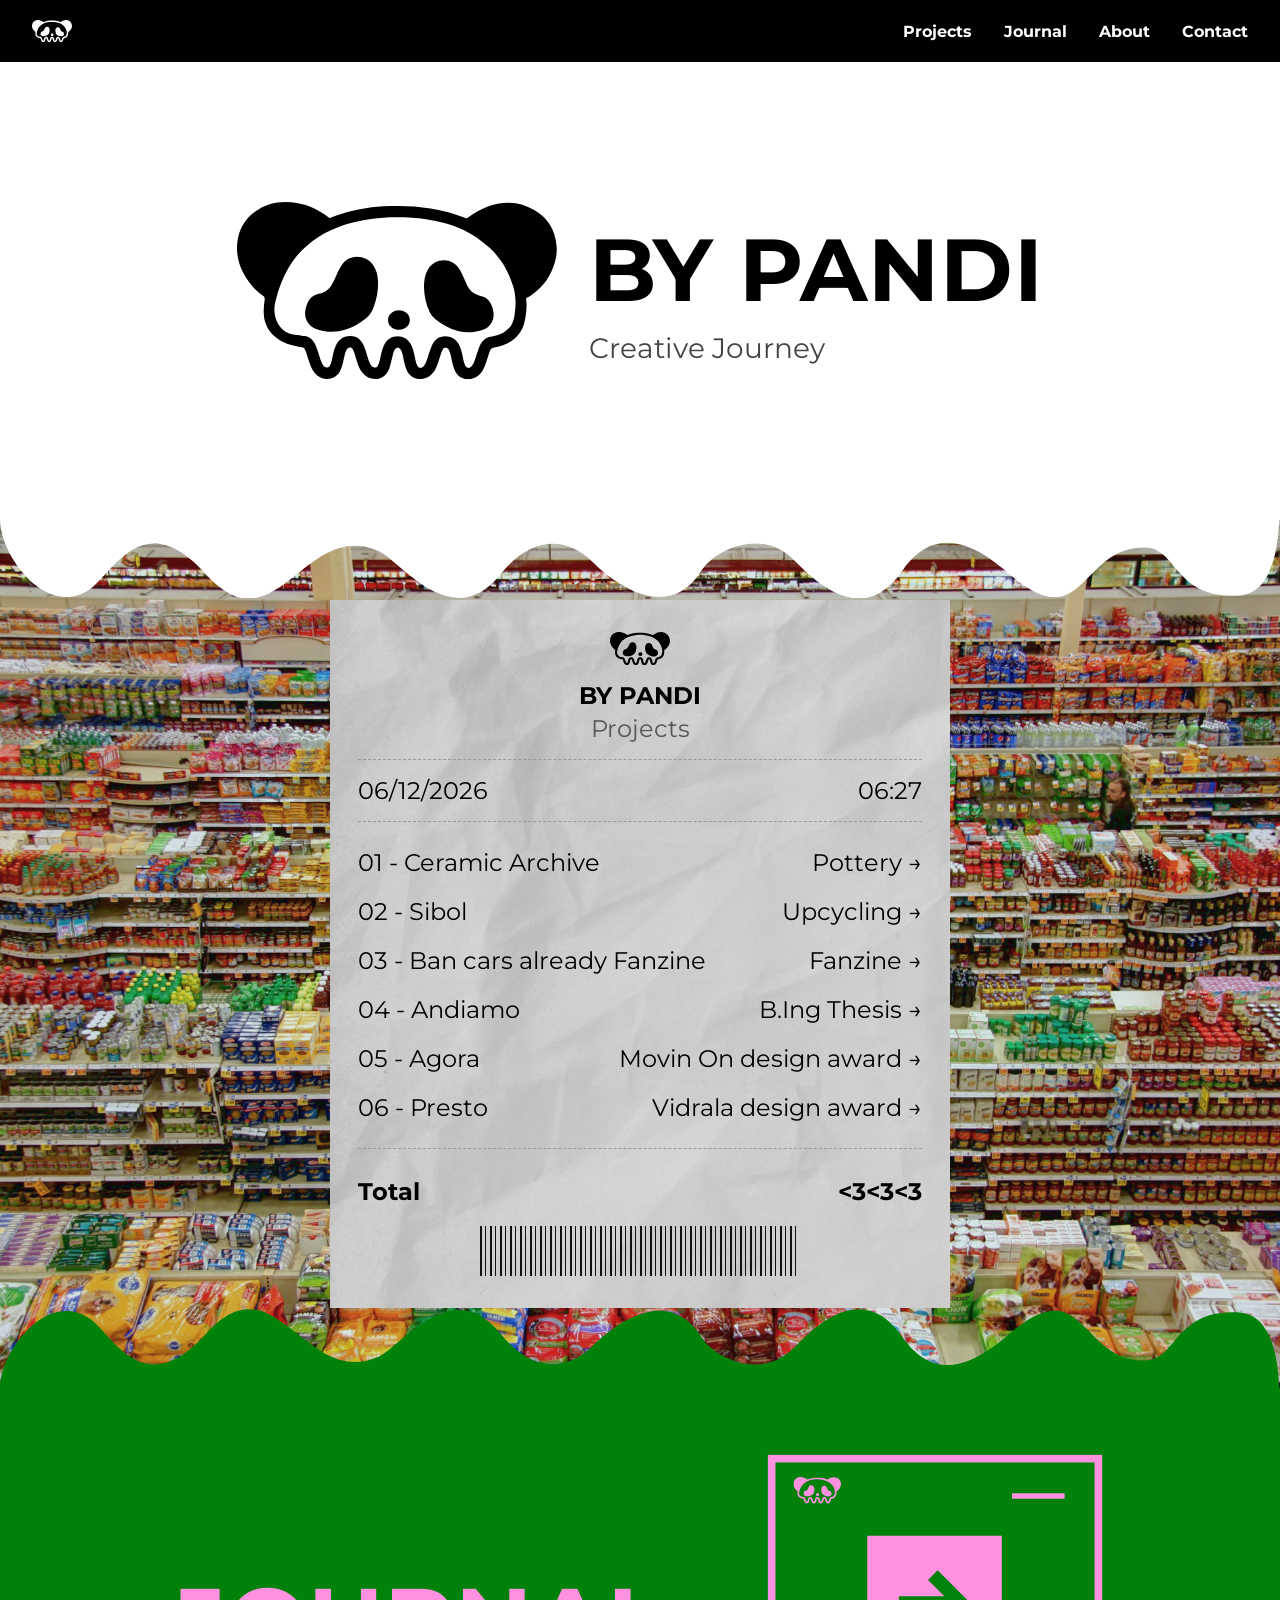
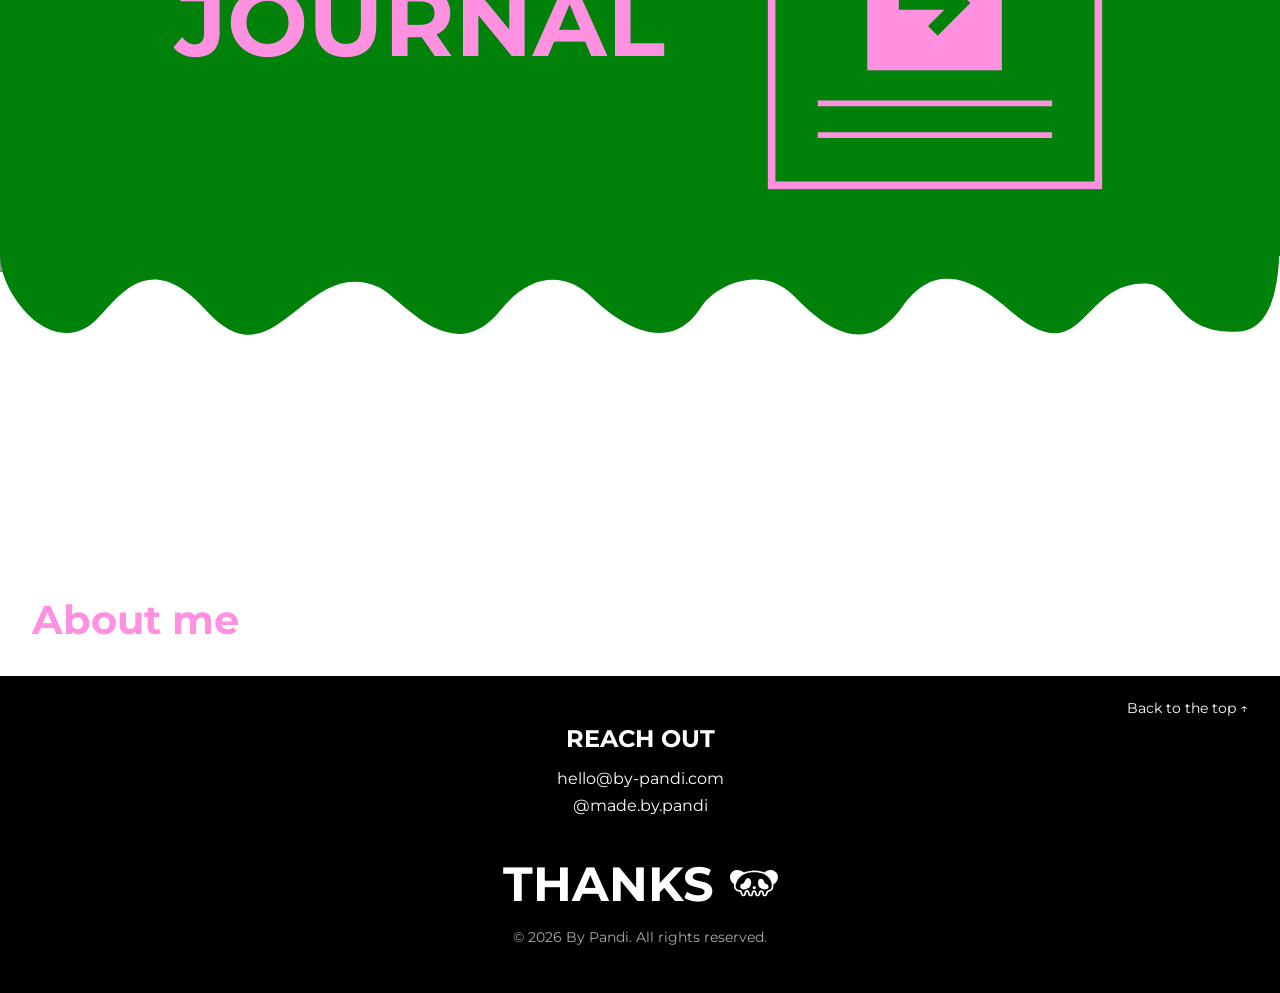
==== index.html @ c837cb37 "Update index.html" ====
<!DOCTYPE html>
<html lang="en">
<head>
  <meta charset="UTF-8">
  <meta name="viewport" content="width=device-width, initial-scale=1.0">
  <title>By Pandi</title>

  <link rel="preconnect" href="https://fonts.googleapis.com">
  <link rel="preconnect" href="https://fonts.gstatic.com" crossorigin>
  <link href="https://fonts.googleapis.com/css2?family=Montserrat:wght@400;700&display=swap" rel="stylesheet">

  <link rel="stylesheet" href="styles.css">
  <link rel="icon" type="image/png" href="images/favicon.png">
</head>
<body>

  <!--
    ICON DEFINITIONS — defined once, reused everywhere via <use>.
    Both use fill="currentColor" so every place they're used can
    set its own color from CSS (color: ...) with no re-export needed.
  -->
  <svg class="icon-defs" xmlns="http://www.w3.org/2000/svg">
    <symbol id="pandi-logo" viewBox="0 0 1124 623">
      <path fill="currentColor" d="M472.14,59.493c-66.053,8.858 -129.097,26.963 -185.898,63.043c-75.227,47.784 -118.779,115.352 -144.049,200.171c-3.933,17.152 -11.169,35.941 -10.929,53.618c0.517,38.028 16.929,70.273 51.657,85.631c11.044,4.881 27.367,4.904 40.75,6.632c4.672,1.429 11.57,1.548 16.18,2.458c15.298,3.05 25.731,12.384 33.08,25.751c7.634,13.871 11.386,29.134 16.159,44.028c3.035,9.515 5.815,19.154 10.787,27.877c2.735,4.799 5.747,9.634 11.577,11.456c7.77,2.433 12.155,0.698 15.58,-6.623c4.743,-10.134 6.707,-21.103 8.985,-31.949c3.159,-15.075 6.588,-30.087 14.477,-43.545c10.216,-17.403 25.399,-26.251 45.748,-27.083c21.965,-0.902 36.493,9.486 46.263,28.185c7.466,14.278 11.109,29.917 16.089,45.086c2.859,8.729 5.452,17.601 10.235,25.536c2.865,4.742 5.887,9.469 11.881,11.059c7.279,1.939 11.156,0.437 14.523,-6.226c4.465,-8.876 6.373,-18.536 8.394,-28.148c3.499,-16.603 6.766,-33.341 15.544,-48.17c10.146,-17.163 25.226,-26.7 45.406,-26.68c20.194,0.023 35.251,9.643 45.331,26.822c8.734,14.857 11.919,31.618 15.311,48.244c1.839,9.004 3.629,18.025 7.415,26.48c4.737,10.554 14.861,12.036 22.717,3.378c6.817,-7.519 9.776,-16.957 13.061,-26.224c5.288,-14.902 8.901,-30.39 15.407,-44.877c6.546,-14.595 15.638,-26.97 31.803,-31.491c24.128,-6.756 50.126,2.279 62.889,25.202c8.513,15.273 11.868,32.154 15.307,49.017c1.779,8.727 3.596,17.477 7.282,25.668c4.691,10.404 15.116,11.883 22.903,3.363c6.884,-7.525 9.664,-17.041 12.942,-26.31c4.748,-13.427 8.179,-27.285 13.516,-40.51c2.915,-7.235 6.419,-14.172 11.277,-20.334c8.768,-11.106 19.992,-16.717 34.328,-17.923c9.305,-0.775 18.455,-4.158 27.411,-7.301c16.685,-5.847 25.534,-15.51 38.213,-28.264c9.837,-16.84 12.389,-30.405 14.498,-48.069c4.066,-34.107 3.156,-62.926 -7.06,-94.959c-16.895,-52.966 -41.727,-95.765 -83.023,-133.258c-36.928,-33.526 -77.128,-59.667 -123.955,-76.054c-31.972,-11.182 -64.819,-18.688 -98.354,-23.484c-32.575,-4.652 -65.278,-6.902 -101.349,-6.88c-28.12,-0.403 -59.31,1.498 -90.308,5.657m573.353,-30.266c47.954,28.11 72.725,70.757 77.2,126.09c2.14,26.482 -2.794,49.7 -12.319,74.51c-17.427,45.395 -41.865,73.388 -81.653,100.826c-2.278,1.567 -13.828,5.876 -13.265,9.396c3.131,19.48 1.712,41.659 -1.474,61.22c-3.496,21.403 -8.083,38.916 -18.643,55.157c-21.449,32.991 -51.778,46.437 -88.883,54.05c-9.666,1.984 -16.086,5.344 -18.785,14.857c-0.469,1.674 -1.255,3.266 -1.849,4.911c-5.412,15.121 -9.165,30.804 -15.33,45.677c-5.497,13.253 -12.354,25.57 -23.82,34.675c-25.43,20.187 -66.056,15.725 -81.601,-18.934c-6.353,-14.165 -9.256,-29.246 -12.426,-44.279c-2.029,-9.632 -3.858,-19.335 -8.661,-28.129c-3.065,-5.614 -7.73,-7.355 -13.911,-7.228c-5.313,0.103 -6.315,4.165 -8.176,7.459c-1.542,2.739 -2.777,5.696 -3.778,8.685c-4.227,12.599 -8.136,25.308 -12.487,37.871c-5.391,15.565 -12.127,30.408 -24.617,41.847c-24.68,22.59 -68.486,19.865 -84.59,-16.853c-6.239,-14.212 -9.179,-29.264 -12.378,-44.297c-2.143,-10.053 -4.026,-20.28 -9.665,-29.151c-4.988,-7.836 -14.518,-7.851 -19.695,-0.192c-2.863,4.244 -4.748,8.993 -5.978,13.909c-3.689,14.747 -6.78,29.656 -10.871,44.28c-3.528,12.608 -8.514,24.701 -18.822,33.63c-23.182,20.074 -58.534,15.894 -78.256,-9.179c-10.823,-13.757 -16.273,-29.985 -21.457,-46.348c-3.87,-12.208 -6.713,-24.783 -12.696,-36.233c-3.409,-6.519 -6.919,-7.671 -14.098,-5.54c-4.481,1.333 -6.596,4.838 -8.413,8.543c-4.016,8.17 -5.988,17.004 -7.865,25.838c-3.495,16.429 -6.721,32.927 -14.552,48.05c-10.255,19.804 -32.545,30.282 -54.55,26.229c-20.17,-3.714 -33.466,-15.883 -42.924,-33.159c-6.974,-12.717 -11.12,-26.538 -15.348,-40.319c-3.3,-10.731 -5.995,-21.709 -11.673,-31.546c-1.216,-2.094 -2.322,-4.28 -5.428,-4.811c-23.702,-4.074 -52.027,-9.222 -73.229,-20.759c-28.722,-15.643 -49.881,-36.667 -59.624,-68.349c-7.844,-25.514 -5.335,-54.174 -1.535,-80.219c0.455,-3.153 -1.394,-8.937 -3.744,-10.549c-22.039,-15.07 -36.087,-29.474 -51.911,-50.982c-29.645,-40.287 -45.722,-84.917 -40.85,-135.515c4.397,-45.689 24.793,-83.045 62.02,-110.15c44.508,-32.405 94.702,-39.76 147.962,-30.529c41.518,7.197 78.33,24.961 111.251,51.019c2.061,1.633 3.649,2.09 6.251,0.985c7.572,-3.223 15.246,-6.255 23.023,-8.948c52.547,-18.205 106.737,-27.979 162.167,-31.393c55.875,-3.443 111.509,-1.725 166.869,7.205c41.933,6.761 82.684,17.637 121.88,34.07c3.242,1.359 5.233,1.026 7.951,-1.082c43.705,-33.95 92.838,-52.868 142.143,-53.278c39.459,0.115 64.429,10.146 93.112,26.963"/>
      <path fill="currentColor" d="M599.859,435.024c10.845,-13.319 9.396,-32.335 -3.073,-44.101c-14.409,-13.604 -38.101,-14.608 -53.466,-2.083c-10.064,8.196 -14.749,18.994 -12.23,31.735c2.992,15.079 13.391,23.551 27.861,27.431c3.232,0.868 6.543,1.301 9.946,1.054c12.378,-0.105 23.032,-4.3 30.963,-14.037m76.936,-48.504c4.69,9.936 11.329,18.309 20.084,25.121c23.907,18.601 49.411,34.008 79.188,41.335c30.729,7.569 60.92,5.312 90.397,-5.534c23.421,-8.615 37.272,-32.675 34.556,-58.057c-1.5,-14.046 -5.885,-26.995 -13.639,-38.841c-6.092,-9.312 -14.166,-15.783 -25.037,-18.674c-4.851,-1.288 -9.603,-2.939 -14.409,-4.392c-17.984,-5.449 -30.584,-17.062 -38.978,-33.667c-7.067,-13.981 -12.326,-28.768 -19.222,-42.826c-6.358,-12.946 -13.751,-25.118 -25.537,-34.007c-29.589,-22.288 -74.433,-12.711 -93.576,19.91c-10.942,18.644 -13.512,39.138 -13.866,61.388c0.681,29.964 6.678,59.936 20.038,88.243m-245.326,37.907c6.798,-4.419 13.275,-9.343 19.865,-14.065c15.929,-11.429 24.099,-28.014 30.44,-45.812c9.952,-27.933 14.764,-56.73 13.523,-86.357c-0.87,-20.752 -5.535,-40.611 -17.98,-57.828c-24.207,-33.472 -81.74,-41.606 -110.959,3.321c-9.558,14.699 -16.01,30.93 -23.132,46.838c-4.343,9.701 -8.806,19.323 -15.337,27.843c-10.335,13.481 -24.646,20.618 -40.593,24.043c-30.235,6.499 -41.144,28.869 -46.695,55.5c-3.76,18.04 -0.544,35.049 11.045,50.036c9.448,12.225 22.483,18.285 36.927,22.02c14.665,3.794 29.479,6.534 41.228,6.18c39.705,0.187 71.817,-12.319 101.667,-31.721"/>
    </symbol>

    <!-- Wave shape: wavy on top, flat on bottom. Flip with .wave-flip when needed. -->
    <symbol id="wave-shape" viewBox="0 0 1634 102">
      <path fill="currentColor" d="M0.01,0.277c-0.904,45.354 59.721,128.642 115.508,88.623c27.83,-19.963 67.539,-107.129 147.075,-18.771c89.522,99.452 125.335,-71.589 221.029,-28.851c27.681,12.363 93.06,106.676 155.265,29.153c41.609,-51.855 87.098,-45.79 117.299,-15.927c23.625,23.361 95.372,82.283 139.55,11.058c15.017,-24.211 75.686,-57.139 119.087,-11.882c58.008,60.489 102.207,62.763 137.618,11.882c46.591,-66.947 104.373,-22.553 137.21,5.589c95.341,81.709 88.558,-36.774 172.869,-34.842c40.613,0.931 37.031,66.506 119.495,61.267c36.82,-2.339 49.22,-47.352 51.065,-96.648l-0,-0.928l-1633.071,0.277Z"/>
    </symbol>

    <!-- Simple arrow, used in the Journal teaser card -->
    <symbol id="arrow-icon" viewBox="0 0 24 24">
      <path fill="currentColor" d="M4 12h14m0 0l-6-6m6 6l-6 6" stroke="currentColor" stroke-width="2" fill="none" stroke-linecap="round" stroke-linejoin="round"/>
    </symbol>
  </svg>

  <!-- NAV BAR -->
  <header class="nav-bar">
    <div class="nav-bar-inner">
      <a href="index.html" class="nav-logo"><svg viewBox="0 0 1124 623" preserveAspectRatio="xMidYMid meet"><use href="#pandi-logo"></use></svg></a>
      <nav>
        <ul class="nav-links">
          <li><a href="#projects">Projects</a></li>
          <li><a href="journal.html">Journal</a></li>
          <li><a href="about.html">About</a></li>
          <li><a href="#reach-out">Contact</a></li>
        </ul>
      </nav>
    </div>
  </header>

  <!-- HERO -->
  <section class="hero">
    <div class="hero-logo"><svg viewBox="0 0 1124 623" preserveAspectRatio="xMidYMid meet"><use href="#pandi-logo"></use></svg></div>
    <div>
      <h1 class="hero-title">BY PANDI</h1>
      <p class="hero-tagline">Creative Journey</p>
    </div>
  </section>

  <!-- RECEIPT SECTION -->
  <section class="receipt-section" id="projects">

    <!-- Top wave: white, matching the hero section above -->
    <svg class="wave" style="color: var(--color-white); position: absolute; top: -1px; left: 0;" viewBox="0 0 1634 102">
      <use href="#wave-shape"></use>
    </svg>

    <div class="receipt-card">
      <div class="receipt-logo"><svg viewBox="0 0 1124 623" preserveAspectRatio="xMidYMid meet"><use href="#pandi-logo"></use></svg></div>
      <p class="receipt-heading">BY PANDI</p>
      <p class="receipt-subheading">Projects</p>

      <div class="receipt-rule"></div>

      <div class="receipt-meta-row">
        <span id="receipt-date"></span>
        <span id="receipt-time"></span>
      </div>

      <div class="receipt-rule"></div>

      <!--
        PROJECT ROWS
        TO ADD A NEW ROW LATER: copy one whole .receipt-row block,
        change the text and href. No CSS changes needed.
      -->
      <a href="ceramic-archive.html" class="receipt-row">
        <span>01 - Ceramic Archive</span>
        <span>Pottery →</span>
      </a>
      <a href="sibol.html" class="receipt-row">
        <span>02 - Sibol</span>
        <span>Upcycling →</span>
      </a>
      <a href="ban-cars-already.html" class="receipt-row">
        <span>03 - Ban cars already Fanzine</span>
        <span>Fanzine →</span>
      </a>
      <a href="andiamo.html" class="receipt-row">
        <span>04 - Andiamo</span>
        <span>B.Ing Thesis →</span>
      </a>
      <a href="https://www.behance.net/" target="_blank" rel="noopener" class="receipt-row">
        <span>05 - Agora</span>
        <span>Movin On design award →</span>
      </a>
      <a href="presto.html" class="receipt-row">
        <span>06 - Presto</span>
        <span>Vidrala design award →</span>
      </a>

      <div class="receipt-rule"></div>

      <div class="receipt-total-row">
        <span>Total</span>
        <span>&lt;3&lt;3&lt;3</span>
      </div>

      <div class="receipt-barcode"></div>
    </div>

    <!-- Bottom wave: green, matching the Journal teaser section below. Flipped so it curves the opposite way. -->
    <svg class="wave wave-flip" style="color: var(--color-green); position: absolute; bottom: -1px; left: 0;" viewBox="0 0 1634 102">
      <use href="#wave-shape"></use>
    </svg>

  </section>

  <!-- JOURNAL TEASER -->
  <section class="journal-teaser-section">
    <div class="journal-teaser-inner">
      <a href="journal.html" class="journal-teaser-title">JOURNAL</a>

      <a href="journal.html" class="journal-teaser-card">
        <svg viewBox="0 0 357.75 357.75" xmlns="http://www.w3.org/2000/svg">
          <!-- Outer square border -->
          <rect x="7" y="7" width="343.75" height="343.75" fill="none" stroke="var(--color-pink)" stroke-width="8"/>

          <!-- Panda logo, top-left corner -->
          <use href="#pandi-logo" x="30" y="25" width="50" height="30.5" style="color: var(--color-pink);"></use>

          <!-- Small dash, top-right -->
          <path d="M 259.9 46.3 L 315.3 46.3" stroke="var(--color-pink)" stroke-width="6" stroke-linecap="butt"/>

          <!-- Arrow box + arrow, grouped so they can scale together on hover -->
          <g class="teaser-arrow-group">
            <rect x="107.6" y="88.1" width="141.6" height="141.6" fill="var(--color-pink)"/>
            <path fill="var(--color-green)" d="M 181.664062 193.324219 L 171.542969 183.199219 L 188.683594 166.058594 L 140.824219 166.058594 L 140.824219 151.742188 L 188.683594 151.742188 L 171.542969 134.601562 L 181.664062 124.480469 L 216.085938 158.902344 Z"/>
          </g>

          <!-- Two lines near the bottom -->
          <path d="M 55.5 264.6 L 302.1 264.6" stroke="var(--color-pink)" stroke-width="6"/>
          <path d="M 55.5 297.9 L 302.1 297.9" stroke="var(--color-pink)" stroke-width="6"/>
        </svg>
      </a>
    </div>
  </section>

   <!-- ABOUT TEASER -->
  <a href="about.html" class="about-teaser">
    <!-- Top wave: green, matching the Journal section above, bumps hang down into this pink section -->
    <svg class="wave" style="color: var(--color-green); position: absolute; top: -1px; left: 0;" viewBox="0 0 1634 102">
    <use href="#wave-shape"></use>
    </svg>

    <div class="about-teaser-card">
      <span class="about-teaser-label">About me</span>
      <img src="images/pandi-town-id.png" alt="Pandi Town ID card" class="about-teaser-image">
    </div>
  </a>

  <!-- FOOTER -->
  <footer class="site-footer" id="reach-out">
    <a href="#" class="back-to-top">Back to the top ↑</a>

    <p class="reach-out-heading">REACH OUT</p>
    <p class="reach-out-line"><a href="mailto:hello@by-pandi.com">hello@by-pandi.com</a></p>
    <p class="reach-out-line"><a href="https://www.instagram.com/made.by.pandi/" target="_blank" rel="noopener">@made.by.pandi</a></p>

    <div class="thanks-heading">
      THANKS
      <div class="thanks-logo"><svg viewBox="0 0 1124 623" preserveAspectRatio="xMidYMid meet"><use href="#pandi-logo"></use></svg></div>
    </div>

    <p class="copyright">© 2026 By Pandi. All rights reserved.</p>
  </footer>

  <script>
    // Live date/time in the receipt header, same idea as before
    const now = new Date();
    document.getElementById('receipt-date').textContent = now.toLocaleDateString('en-GB');
    document.getElementById('receipt-time').textContent = now.toLocaleTimeString('en-GB', { hour: '2-digit', minute: '2-digit' });

    // "Back to the top" scrolls smoothly instead of jumping
    document.querySelector('.back-to-top').addEventListener('click', function (e) {
      e.preventDefault();
      window.scrollTo({ top: 0, behavior: 'smooth' });
    });
  </script>

</body>
</html>
---- styles.css ----
/*
  styles.css — shared across every page of the new site.

  PALETTE (confirmed from your mockups):
    black:  #000000 / white:  #ffffff / green:  #008109 / pink:   #ff91e0 / red:    #cb1c23 / orange: #ff8c23  (traffic-light hover only)
  FONT: Montserrat, weights 400 and 700 only.
*/

:root {
  --color-black: #000000;
  --color-white: #ffffff;
  --color-green: #008109;
  --color-pink: #ff91e0;
  --color-red: #cb1c23;
  --color-orange: #ff8c23;
  --font-main: "Montserrat", sans-serif;
}

* {
  margin: 0;
  padding: 0;
  box-sizing: border-box;
}

body {
  font-family: var(--font-main);
  color: var(--color-black);
  background: var(--color-white);
  overflow-x: hidden;
  min-height: 100vh;
  display: flex;
  flex-direction: column;
}

a {
  color: inherit;
}

img {
  max-width: 100%;
  display: block;
}

/* ==========================================================
   SHARED ICON SYMBOLS (defined once, reused everywhere)
   Both use fill="currentColor" so you set their color from
   CSS wherever they're placed — no separate colored exports.
   ========================================================== */

.icon-defs {
  position: absolute;
  width: 0;
  height: 0;
  overflow: hidden;
}

/* ==========================================================
   NAV BAR — identical on every page
   ========================================================== */

.nav-bar {
  background: var(--color-black);
  color: var(--color-white);
  padding: 20px 32px;
}

.nav-bar-inner {
  display: flex;
  align-items: center;
  justify-content: space-between;
}

.nav-bar .nav-logo {
  display: block;
  width: 40px;
  height: auto;
  color: var(--color-white);
  line-height: 0;
}

.nav-bar .nav-logo svg {
  width: 100%;
  height: auto;
  display: block;
}

.nav-links {
  display: flex;
  gap: 32px;
  list-style: none;
}

.nav-links a {
  font-weight: 700;
  text-decoration: none;
  color: var(--color-white);
}

.nav-links a:hover {
  text-decoration: underline;
}

/* ==========================================================
   HERO — logo + BY PANDI + tagline
   ========================================================== */

.hero {
  display: flex;
  align-items: center;
  justify-content: center;
  gap: 32px;
  padding: 140px 48px;
  max-width: 1200px;
  margin: 0 auto;
}

.hero-logo {
  width: 320px;
  height: auto;
  color: var(--color-black);
  flex-shrink: 0;
}

.hero-logo svg {
  width: 100%;
  height: auto;
  display: block;
}

.hero-title {
  font-weight: 700;
  font-size: 5.5rem;
  letter-spacing: 1px;
  margin-bottom: 8px;
}

.hero-tagline {
  font-weight: 400;
  font-size: 1.75rem;
  color: #444;
}

/* ==========================================================
   WAVE DIVIDERS — one shape, reused everywhere.
   Use .wave-flip to point it the other direction.
   ========================================================== */

.wave {
  display: block;
  width: 100%;
  height: auto;
}

.wave-flip {
  transform: scaleY(-1);
}

/* ==========================================================
   RECEIPT SECTION — shelf photo background, floating card
   ========================================================== */

.receipt-section {
  position: relative;
  background-image: url("images/background.jpg");
  background-size: cover;
  background-position: center;
  padding: 80px 24px;
}

.receipt-card {
  max-width: 620px;
  margin: 0 auto;
  background-image: url("images/paper-texture.png");
  background-size: cover;
  background-color: #f5f5f0; /* fallback if paper-texture.png is ever missing */
  padding: 32px 28px;
  font-size: 1.5rem;
}

.receipt-logo {
  width: 60px;
  height: auto;
  color: var(--color-black);
  margin: 0 auto 16px auto;
}

.receipt-logo svg {
  width: 100%;
  height: auto;
  display: block;
}

.receipt-heading {
  text-align: center;
  font-weight: 700;
  margin-bottom: 4px;
}

.receipt-subheading {
  text-align: center;
  font-weight: 400;
  color: #555;
  margin-bottom: 16px;
}

.receipt-rule {
  border-top: 1px dashed #999;
  margin: 16px 0;
}

.receipt-meta-row {
  display: flex;
  justify-content: space-between;
  font-weight: 400;
}

/*
  Each project row: name on the left, category + arrow on the right.
  TO ADD A NEW ROW LATER: copy one whole .receipt-row block, change the text and the href.
*/
.receipt-row {
  display: flex;
  justify-content: space-between;
  gap: 12px;
  text-decoration: none;
  color: inherit;
  padding: 10px 0;
  transition: color 0.2s ease, transform 0.2s ease;
  transform-origin: left;
}

.receipt-row:hover {
  transform: scale(1.02);
}

.receipt-total-row {
  display: flex;
  justify-content: space-between;
  font-weight: 700;
  padding-top: 12px;
}

/* Fake barcode using striped CSS — no image asset needed */
.receipt-barcode {
  height: 50px;
  margin: 20px auto 0 auto;
  max-width: 320px;
  background-image: repeating-linear-gradient(
    to right,
    #111 0px, #111 2px,
    transparent 2px, transparent 5px,
    #111 5px, #111 6px,
    transparent 6px, transparent 10px
  );
}

/* ==========================================================
   JOURNAL TEASER — green wave section
   ========================================================== */

.journal-teaser-section {
  background: var(--color-green);
  padding: 64px 48px;
}

.journal-teaser-inner {
  max-width: 1200px;
  margin: 0 auto;
  display: flex;
  align-items: center;
  justify-content: center;
  gap: 100px;
  flex-wrap: wrap;
}

.journal-teaser-title {
  color: var(--color-pink);
  font-weight: 700;
  font-size: 6rem;
  text-decoration: none;
}

/* The little card — the real SVG you provided, embedded directly */
.journal-teaser-card {
  width: 340px;
  height: 340px;
  text-decoration: none;
  flex-shrink: 0;
}

.journal-teaser-card svg {
  width: 100%;
  height: 100%;
  display: block;
}

.teaser-arrow-group {
  transform-box: fill-box;
  transform-origin: center;
  transition: transform 0.2s ease;
}

.journal-teaser-card:hover .teaser-arrow-group {
  transform: scale(1.12);
}

/* ==========================================================
   ABOUT TEASER — photo with overlay text
   ========================================================== */

.about-teaser {
  position: relative;
  display: block;
  text-decoration: none;
  color: var(--color-pink);
}

.about-teaser img {
  width: 100%;
  height: 420px;
  object-fit: cover;
  display: block;
}

.about-teaser-label {
  position: absolute;
  bottom: 32px;
  left: 32px;
  font-weight: 700;
  font-size: 2.5rem;
  display: flex;
  align-items: center;
  gap: 12px;
}

/* ==========================================================
   FOOTER — identical on every page
   ========================================================== */

.site-footer {
  background: var(--color-black);
  color: var(--color-white);
  padding: 48px 32px;
  text-align: center;
  position: relative;
  margin-top: auto;
}

.site-footer .back-to-top {
  position: absolute;
  top: 24px;
  right: 32px;
  font-size: 0.85rem;
  text-decoration: none;
  color: var(--color-white);
}

.site-footer .back-to-top:hover {
  text-decoration: underline;
}

.reach-out-heading {
  font-weight: 700;
  font-size: 1.5rem;
  margin-bottom: 16px;
}

.reach-out-line {
  margin-bottom: 8px;
}

.reach-out-line a {
  text-decoration: none;
}

.reach-out-line a:hover {
  text-decoration: underline;
}

.thanks-heading {
  font-weight: 700;
  font-size: 3rem;
  margin: 40px 0 16px 0;
  display: flex;
  align-items: center;
  justify-content: center;
  gap: 16px;
}

.thanks-logo {
  width: 48px;
  height: auto;
  color: var(--color-white);
}

.thanks-logo svg {
  width: 100%;
  height: auto;
  display: block;
}

.copyright {
  font-size: 0.85rem;
  color: #aaa;
}

/* ==========================================================
   RESPONSIVE
   ========================================================== */

@media (max-width: 700px) {
  .hero {
    flex-direction: column;
    text-align: center;
  }
  .hero-title {
    font-size: 2.25rem;
  }
  .journal-teaser-inner {
    flex-direction: column;
    text-align: center;
    gap: 40px;
  }
  .journal-teaser-title {
    font-size: 3rem;
  }
  .journal-teaser-card {
    width: 220px;
    height: 220px;
  }
  .receipt-meta-row,
  .receipt-row,
  .receipt-total-row {
    font-size: 0.8rem;
  }
  .reference-row {
  flex-direction: column;
  gap: 4px;
  }
}


/* ==========================================================
   PROJECT PAGES (Ceramic Archive, and same pattern for others)
   ========================================================== */

.project-page {
  max-width: 900px;
  margin: 0 auto;
  padding: 48px 24px 80px 24px;
}

.project-tag {
  font-size: 0.9rem;
  color: #888;
}

.project-title {
  font-weight: 700;
  font-size: 3rem;
  margin: 8px 0 16px 0;
}

.project-meta {
  display: flex;
  justify-content: space-between;
  color: #666;
  padding-bottom: 16px;
  border-bottom: 1px solid #eee;
  margin-bottom: 32px;
}

.project-doodle {
  width: 100%;
  max-width: 700px;
  height: auto;
  display: block;
  margin: 0 auto 32px auto;
}

/* Black rounded number/General buttons */
.gallery-nav {
  display: flex;
  flex-wrap: wrap;
  justify-content: center;
  gap: 10px;
  margin-bottom: 40px;
}

.gallery-nav a {
  background: var(--color-black);
  color: var(--color-white);
  text-decoration: none;
  font-weight: 700;
  font-size: 0.85rem;
  padding: 8px 18px;
  border-radius: 1px;
}

.gallery-nav a.active {
  background: var(--color-pink);
}

.gallery-panel {
  display: none;
}

.gallery-panel.active {
  display: block;
}

.gallery-panel-title {
  text-align: center;
  font-weight: 700;
  text-transform: uppercase;
  letter-spacing: 1px;
  margin-bottom: 24px;
}

.gallery-stack {
  display: flex;
  flex-direction: column;
  align-items: center;
  gap: 20px;
}

.gallery-stack img {
  max-width: 100%;
  max-height: 520px;
  width: auto;
  height: auto;
}

/* ==========================================================
   FANZINE PAGE
   ========================================================== */

/* The red "blob" intro: a wave-cap, solid body, wave-cap flipped — stacked with no gap, sitting on the plain white page. */
.intro-wave {
  display: block;
  width: 100%;
  height: auto;
  color: var(--color-red);
  margin: -2px 0;
}

.intro-wave-flip {
  transform: scaleY(-1);
}

.intro-body {
  background: var(--color-red);
  color: var(--color-white);
  padding: 8px 24px 32px 24px;
  font-size: 1rem;
  line-height: 1.6;
}

.intro-body p {
  max-width: 900px;
  margin: 0 auto;
  text-align: left;
}

.section-label {
  text-align: left;
  font-weight: 700;
  text-transform: uppercase;
  letter-spacing: 1px;
  margin: 40px 0 24px 0;
}

.pager {
  display: flex;
  justify-content: center;
  margin-bottom: 16px;
}

.pager-image {
  max-width: 100%;
  max-height: 500px;
  width: auto;
  height: auto;
}

.pager-counter {
  display: flex;
  align-items: center;
  justify-content: center;
  gap: 16px;
  margin-bottom: 40px;
}

.pager-prev,
.pager-next {
  background: none;
  border: none;
  font-size: 1.4rem;
  color: var(--color-red);
  cursor: pointer;
  padding: 8px;
}

.pager-prev:hover,
.pager-next:hover {
  color: var(--color-black);
}

/* Reference rows — black bars, white text, traffic-light hover color set by JS */
.reference-row {
  display: flex;
  justify-content: space-between;
  gap: 16px;
  background: var(--color-black);
  color: var(--color-white);
  text-decoration: none;
  padding: 12px 20px;
  margin-bottom: 8px;
  font-size: 0.9rem;
  transition: color 0.2s ease, transform 0.2s ease;
}

.reference-row:hover {
  transform: scale(1.02) translateX(4px);
}

.bts-images {
  display: flex;
  flex-direction: column;
  align-items: center;
  gap: 20px;
  margin-bottom: 24px;
}

.bts-images img {
  max-width: 100%;
  max-height: 500px;
  width: auto;
  height: auto;
}

.copy-cta {
  text-align: center;
  font-weight: 700;
  margin: 40px 0;
}

/* ==========================================================
   JOURNAL PAGE
   ========================================================== */

.journal-layout {
  display: grid;
  grid-template-columns: 220px 1fr 40px;
  gap: 20px;
  max-width: clamp(1100px, 85vw, 1800px);
  margin: 32px auto;
  padding: 0 24px;
}

/* Sidebar */
.journal-sidebar {
  border: 2px solid var(--color-black);
}

.sidebar-block {
  border-bottom: 2px solid var(--color-black);
  padding: 14px;
}

.sidebar-block:last-child {
  border-bottom: none;
}

.sidebar-label {
  background: var(--color-black);
  color: var(--color-white);
  font-weight: 700;
  font-size: 0.85rem;
  text-transform: uppercase;
  padding: 8px 14px;
  margin: -14px -14px 14px -14px;
  display: flex;
  align-items: center;
  gap: 6px;
}

.search-box {
  width: 100%;
  border: 2px solid var(--color-black);
  padding: 6px 10px;
  font-family: var(--font-main);
  font-size: 0.85rem;
}

.topic-chip {
  display: block;
  width: 100%;
  border: 2px solid var(--color-black);
  font-family: var(--font-main);
  font-weight: 700;
  font-size: 0.85rem;
  padding: 8px 10px;
  margin-bottom: 8px;
  cursor: pointer;
  color: var(--color-black);
  text-align: left;
}

.topic-chip.active {
  outline: 3px solid var(--color-black);
  outline-offset: -5px;
}

.tip-link {
  display: block;
  border: 2px solid var(--color-black);
  padding: 8px 10px;
  margin-bottom: 8px;
  text-decoration: none;
  color: var(--color-black);
  font-size: 0.85rem;
}

.tip-meta {
  display: block;
  color: #666;
  font-size: 0.75rem;
}

.tip-name {
  font-weight: 700;
}

/* Feed */
.journal-feed-wrap {
  position: relative;
  height: clamp(500px, 70vh, 850px);
  border: 2px solid var(--color-black);
  overflow: hidden;
  display: flex;
  flex-direction: column;
}

.journal-feed-title {
  background: var(--color-black);
  color: var(--color-white);
  font-weight: 700;
  text-align: center;
  text-transform: uppercase;
  padding: 10px 14px;
  flex-shrink: 0;
}

.journal-feed {
  flex: 1;
  overflow-y: auto;
  padding: 16px;
  scrollbar-width: none;
}

.journal-feed::-webkit-scrollbar {
  display: none;
}

/* One shared loading screen covering the whole box, used for every post */
.feed-loading-overlay {
  position: absolute;
  inset: 0;
  display: flex;
  align-items: center;
  justify-content: center;
}

.feed-loading-overlay[hidden] {
  display: none;
}

.feed-loading-overlay .loading-logo {
  width: 90px;
  height: auto;
}

.feed-loading-overlay .loading-logo svg {
  width: 100%;
  height: auto;
  display: block;
}

/* While a post is expanded, hide every other post so the open one takes over the whole feed box */
.journal-feed.has-expanded .journal-post:not(.is-expanded) {
  display: none;
}

.journal-post.is-expanded {
  min-height: 100%;
}

.journal-post {
  position: relative;
  border: 3px solid var(--topic-color);
  margin-bottom: 20px;
}

.post-header {
  background: var(--topic-color);
  display: flex;
  align-items: center;
  justify-content: space-between;
  padding: 6px 10px;
}

.post-logo {
  width: 26px;
  height: auto;
  color: var(--color-white);
}

.post-logo svg {
  width: 100%;
  height: auto;
  display: block;
}

.post-controls {
  display: flex;
  gap: 6px;
}

.post-btn {
  background: var(--color-white);
  border: 1px solid var(--color-black);
  width: 20px;
  height: 20px;
  font-size: 0.7rem;
  line-height: 1;
  cursor: pointer;
}

.post-meta-row {
  display: flex;
  justify-content: space-between;
  font-size: clamp(0.9rem, 0.8rem + 0.3vw, 1.05rem);
  color: #777;
  padding: 10px 14px 0 14px;
}

.post-title {
  font-weight: 700;
  margin-bottom: 8px;
  font-size: clamp(1rem, 0.7rem + 1vw, 1.3rem);
}

/* ONE content block, written once. Truncated by default; the JS removes the truncation (via .is-expanded on the parent post)
   instead of swapping to a separate duplicated block. */
.post-content {
  padding: 10px 14px 14px 14px;
  cursor: pointer;
}

.post-content p {
  font-size: 0.9rem;
  line-height: 1.6;
  margin-bottom: 14px;
}

.post-content img {
  width: 100%;
  max-height: 300px;
  object-fit: cover;
  margin-bottom: 6px;
}

.post-image-caption {
  font-size: 0.75rem;
  color: #888;
  margin-bottom: 14px !important;
}

.post-image-full {
  width: 100%;
  height: auto;
  max-height: none;
  object-fit: contain;
}

.journal-post:not(.is-expanded) .post-content {
  max-height: 100px;
  overflow: hidden;
  position: relative;
}

.journal-post:not(.is-expanded) .post-content::after {
  content: '';
  position: absolute;
  bottom: 0;
  left: 0;
  right: 0;
  height: 40px;
  background: linear-gradient(to bottom, rgba(255, 255, 255, 0), rgba(255, 255, 255, 1));
}

.journal-post.is-expanded .post-content {
  cursor: default;
}

/* Scroll rail */
.journal-scroll-rail {
  background: var(--color-pink);
  border: 2px solid var(--color-black);
  display: flex;
  flex-direction: column;
  align-items: center;
  padding: 6px 0;
}

.scroll-btn {
  background: none;
  border: none;
  cursor: pointer;
  font-size: 0.9rem;
  padding: 6px;
}

.scroll-track {
  position: relative;
  flex: 1;
  width: 10px;
  margin: 6px 0;
  background: rgba(0, 0, 0, 0.1);
}

.scroll-thumb {
  position: absolute;
  left: 0;
  width: 100%;
  background: var(--color-black);
}

@media (max-width: 800px) {
  .journal-layout {
    grid-template-columns: 1fr;
  }
  .journal-scroll-rail {
    display: none;
  }

  .journal-sidebar {
    display: grid;
    grid-template-columns: 1fr 1fr;
  }

  .sidebar-block:first-child {
    grid-column: 1 / -1;
  }

  .sidebar-block:nth-child(2) {
    border-right: 2px solid var(--color-black);
  }
}
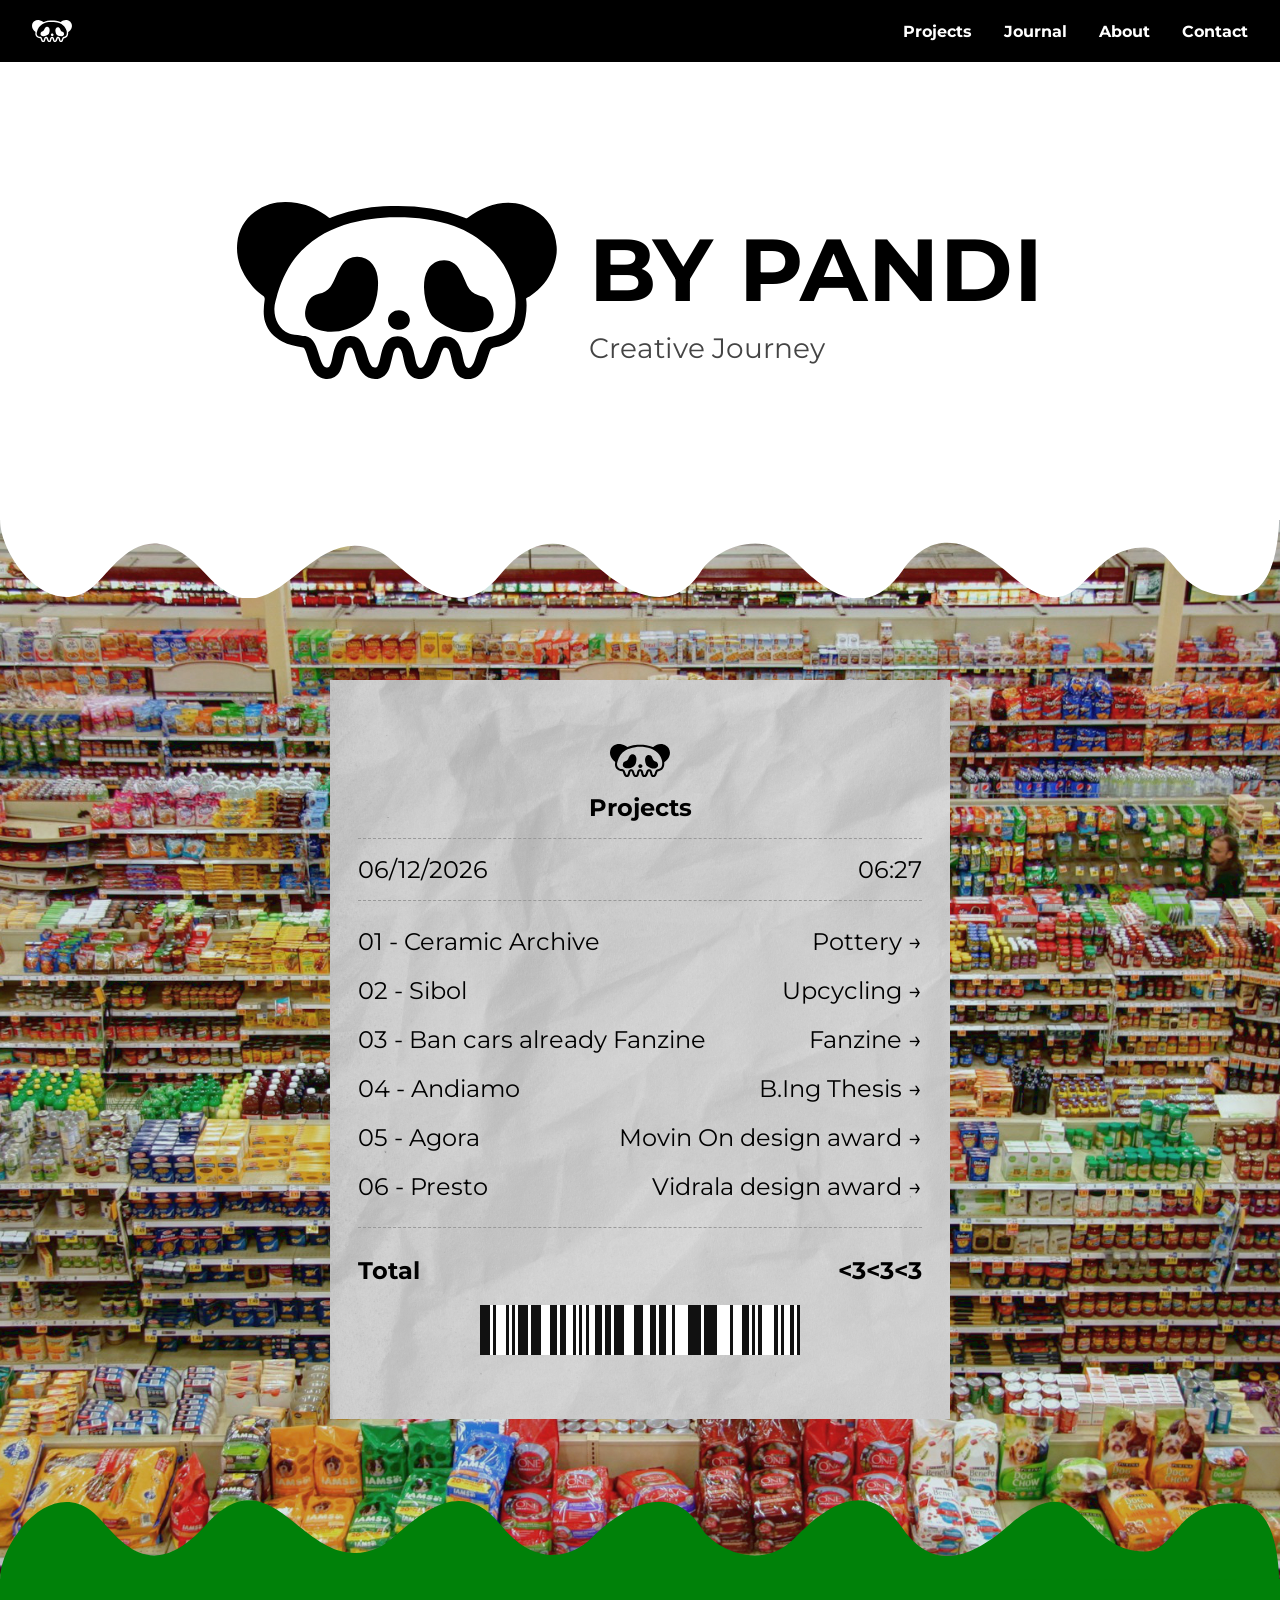
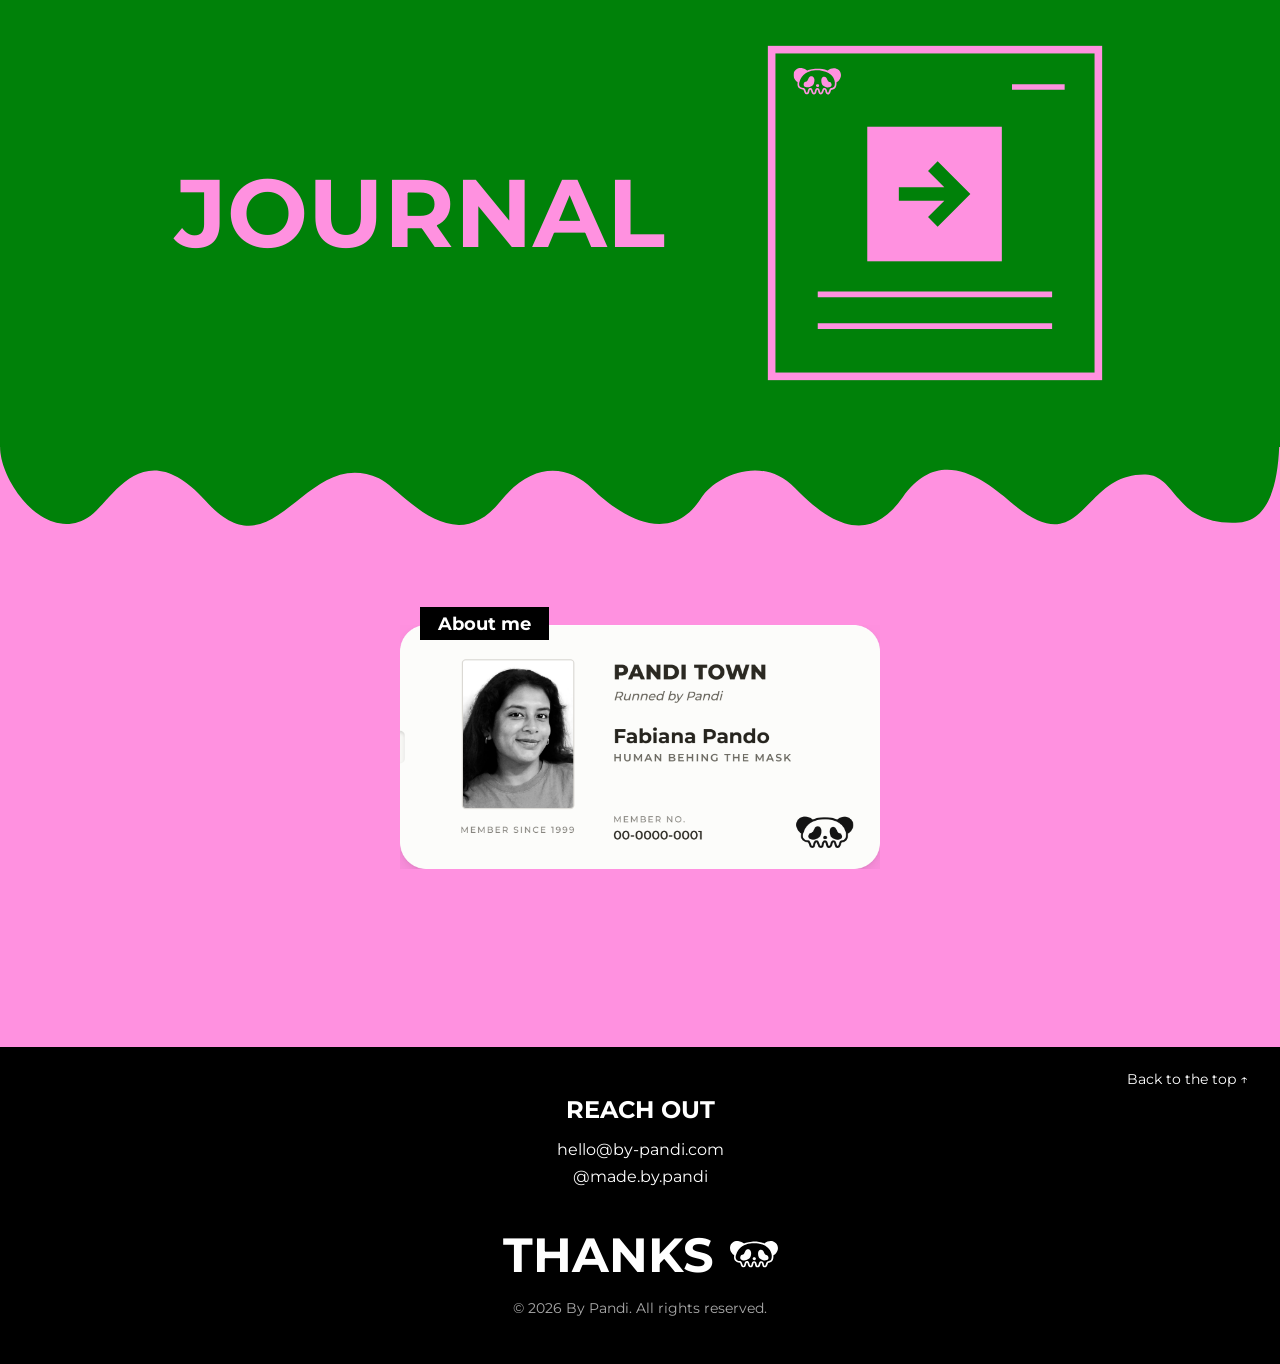
==== commit fdfedd2b: "Update receipt heading from 'BY PANDI' to 'Projects'" ====
--- a/index.html
+++ b/index.html
@@ -70,8 +70,7 @@
 
     <div class="receipt-card">
       <div class="receipt-logo"><svg viewBox="0 0 1124 623" preserveAspectRatio="xMidYMid meet"><use href="#pandi-logo"></use></svg></div>
-      <p class="receipt-heading">BY PANDI</p>
-      <p class="receipt-subheading">Projects</p>
+      <p class="receipt-heading">Projects</p>
 
       <div class="receipt-rule"></div>
 
--- a/styles.css
+++ b/styles.css
@@ -164,7 +164,7 @@
   background-image: url("images/background.jpg");
   background-size: cover;
   background-position: center;
-  padding: 80px 24px;
+  padding: 160px 24px;
 }
 
 .receipt-card {
@@ -173,7 +173,7 @@
   background-image: url("images/paper-texture.png");
   background-size: cover;
   background-color: #f5f5f0; /* fallback if paper-texture.png is ever missing */
-  padding: 32px 28px;
+  padding: 64px 28px;
   font-size: 1.5rem;
 }
 
@@ -245,13 +245,7 @@
   height: 50px;
   margin: 20px auto 0 auto;
   max-width: 320px;
-  background-image: repeating-linear-gradient(
-    to right,
-    #111 0px, #111 2px,
-    transparent 2px, transparent 5px,
-    #111 5px, #111 6px,
-    transparent 6px, transparent 10px
-  );
+  background-image: linear-gradient(to right, #111 0%, #111 3%, #fff 3%, #fff 4%, #111 4%, #111 5%, #fff 5%, #fff 8%, #111 8%, #111 9%, #fff 9%, #fff 10%, #111 10%, #111 11%, #fff 11%, #fff 12%, #111 12%, #111 15%, #fff 15%, #fff 16%, #111 16%, #111 19%, #fff 19%, #fff 22%, #111 22%, #111 24%, #fff 24%, #fff 25%, #111 25%, #111 27%, #fff 27%, #fff 29%, #111 29%, #111 30%, #fff 30%, #fff 31%, #111 31%, #111 32%, #fff 32%, #fff 33%, #111 33%, #111 34%, #fff 34%, #fff 36%, #111 36%, #111 38%, #fff 38%, #fff 39%, #111 39%, #111 41%, #fff 41%, #fff 42%, #111 42%, #111 45%, #fff 45%, #fff 48%, #111 48%, #111 51%, #fff 51%, #fff 53%, #111 53%, #111 55%, #fff 55%, #fff 56%, #111 56%, #111 58%, #fff 58%, #fff 60%, #111 60%, #111 61%, #fff 61%, #fff 65%, #111 65%, #111 69%, #fff 69%, #fff 70%, #111 70%, #111 74%, #fff 74%, #fff 78%, #111 78%, #111 79%, #fff 79%, #fff 82%, #111 82%, #111 84%, #fff 84%, #fff 85%, #111 85%, #111 86%, #fff 86%, #fff 87%, #111 87%, #111 88%, #fff 88%, #fff 92%, #111 92%, #111 93%, #fff 93%, #fff 94%, #111 94%, #111 95%, #fff 95%, #fff 97%, #111 97%, #111 98%, #fff 98%, #fff 99%, #111 99%, #111 100%);
 }
 
 /* ==========================================================
@@ -310,27 +304,44 @@
 
 .about-teaser {
   position: relative;
-  display: block;
+  display: flex;
+  align-items: center;
+  justify-content: center;
+  background: var(--color-pink);
+  min-height: 600px;
+  padding: 80px 24px;
   text-decoration: none;
-  color: var(--color-pink);
-}
-
-.about-teaser img {
-  width: 100%;
-  height: 420px;
-  object-fit: cover;
-  display: block;
+  color: var(--color-black);
+  overflow: hidden;
+}
+
+.about-teaser-card {
+  position: relative;
+  max-width: 480px;
+  width: 100%;
+}
+
+.about-teaser-image {
+  width: 100%;
+  height: auto;
+  display: block;
+  transition: transform 0.3s ease;
+}
+
+.about-teaser:hover .about-teaser-image {
+  transform: scale(1.06);
 }
 
 .about-teaser-label {
   position: absolute;
-  bottom: 32px;
-  left: 32px;
-  font-weight: 700;
-  font-size: 2.5rem;
-  display: flex;
-  align-items: center;
-  gap: 12px;
+  top: -18px;
+  left: 20px;
+  background: var(--color-black);
+  color: var(--color-white);
+  font-weight: 700;
+  font-size: 1.1rem;
+  padding: 6px 18px;
+  z-index: 2;
 }
 
 /* ==========================================================
@@ -848,7 +859,7 @@
 .post-title {
   font-weight: 700;
   margin-bottom: 8px;
-  font-size: clamp(1rem, 0.7rem + 1vw, 1.3rem);
+  font-size: clamp(1rem, 0.7rem + 1vw, 2rem);
 }
 
 /* ONE content block, written once. Truncated by default; the JS removes the truncation (via .is-expanded on the parent post)
@@ -859,7 +870,7 @@
 }
 
 .post-content p {
-  font-size: 0.9rem;
+  font-size: clamp(0.9rem, 0.8rem + 0.3vw, 1.05rem);
   line-height: 1.6;
   margin-bottom: 14px;
 }
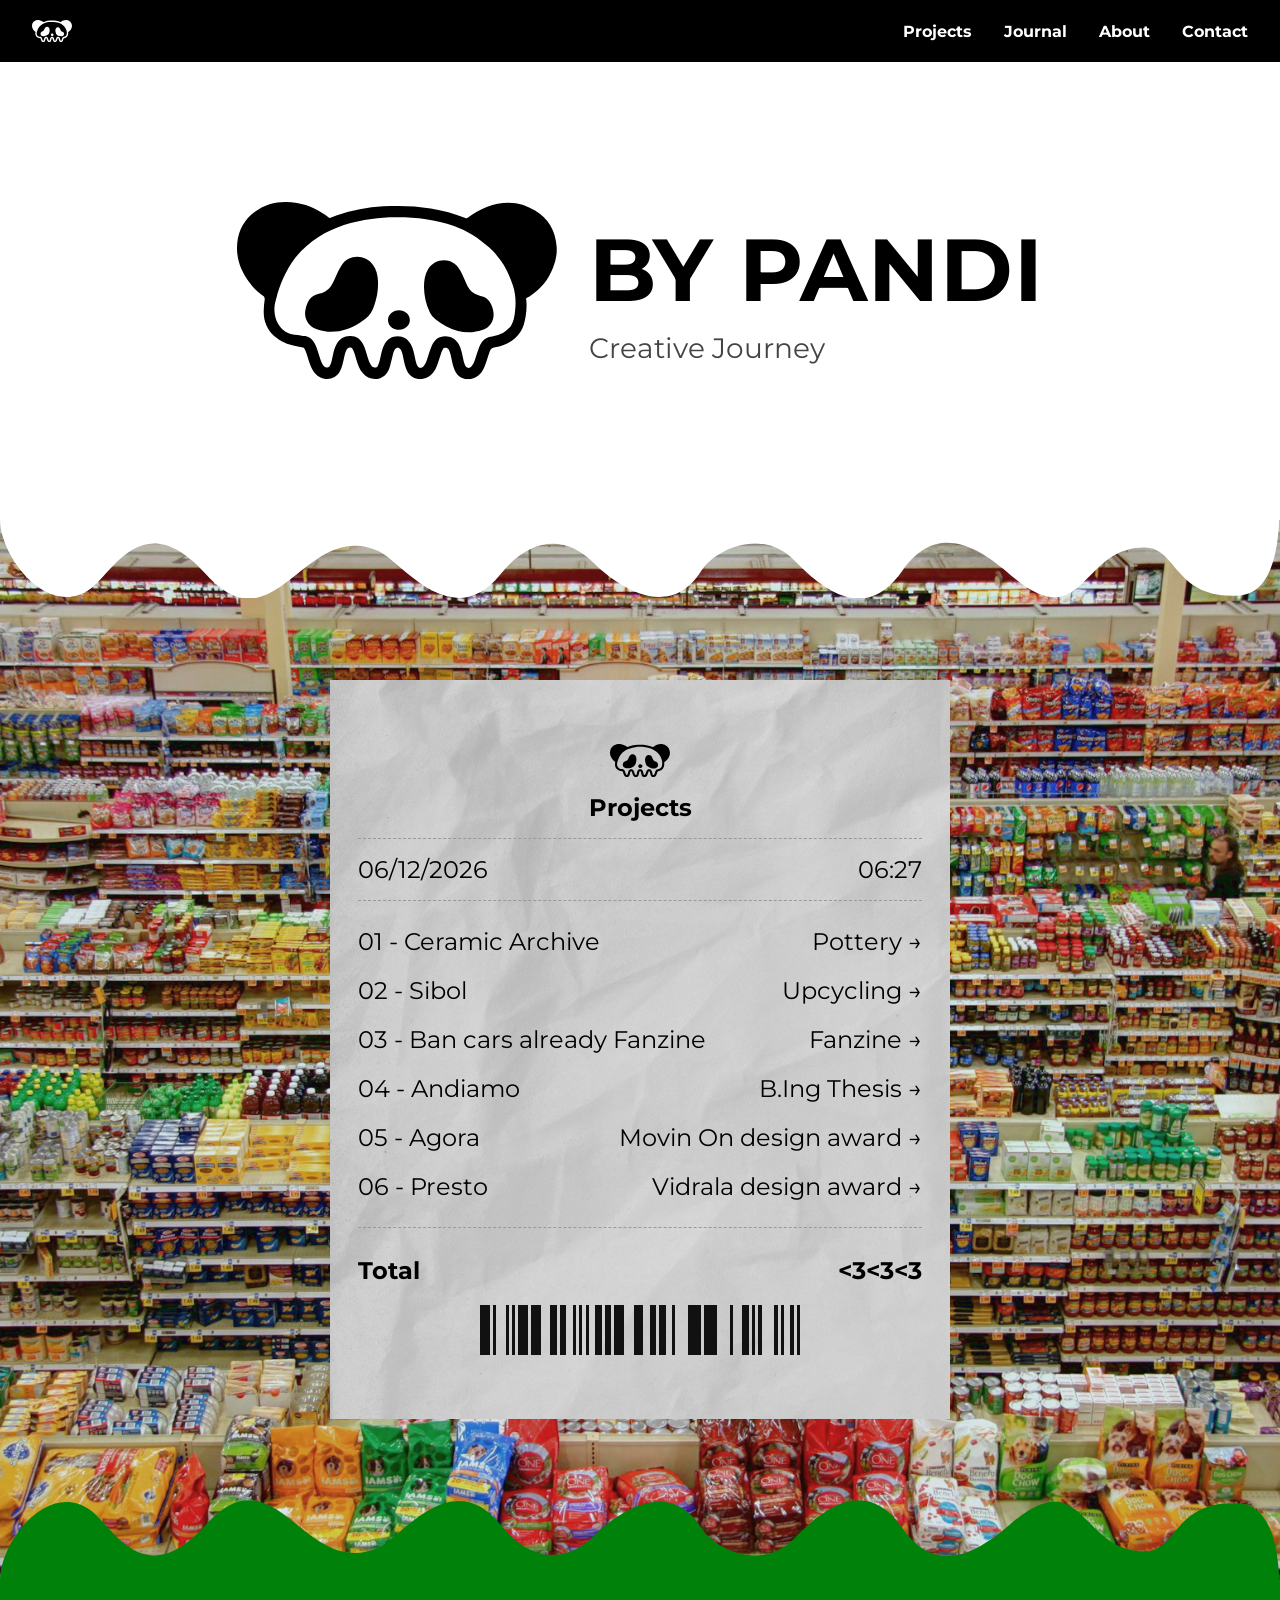
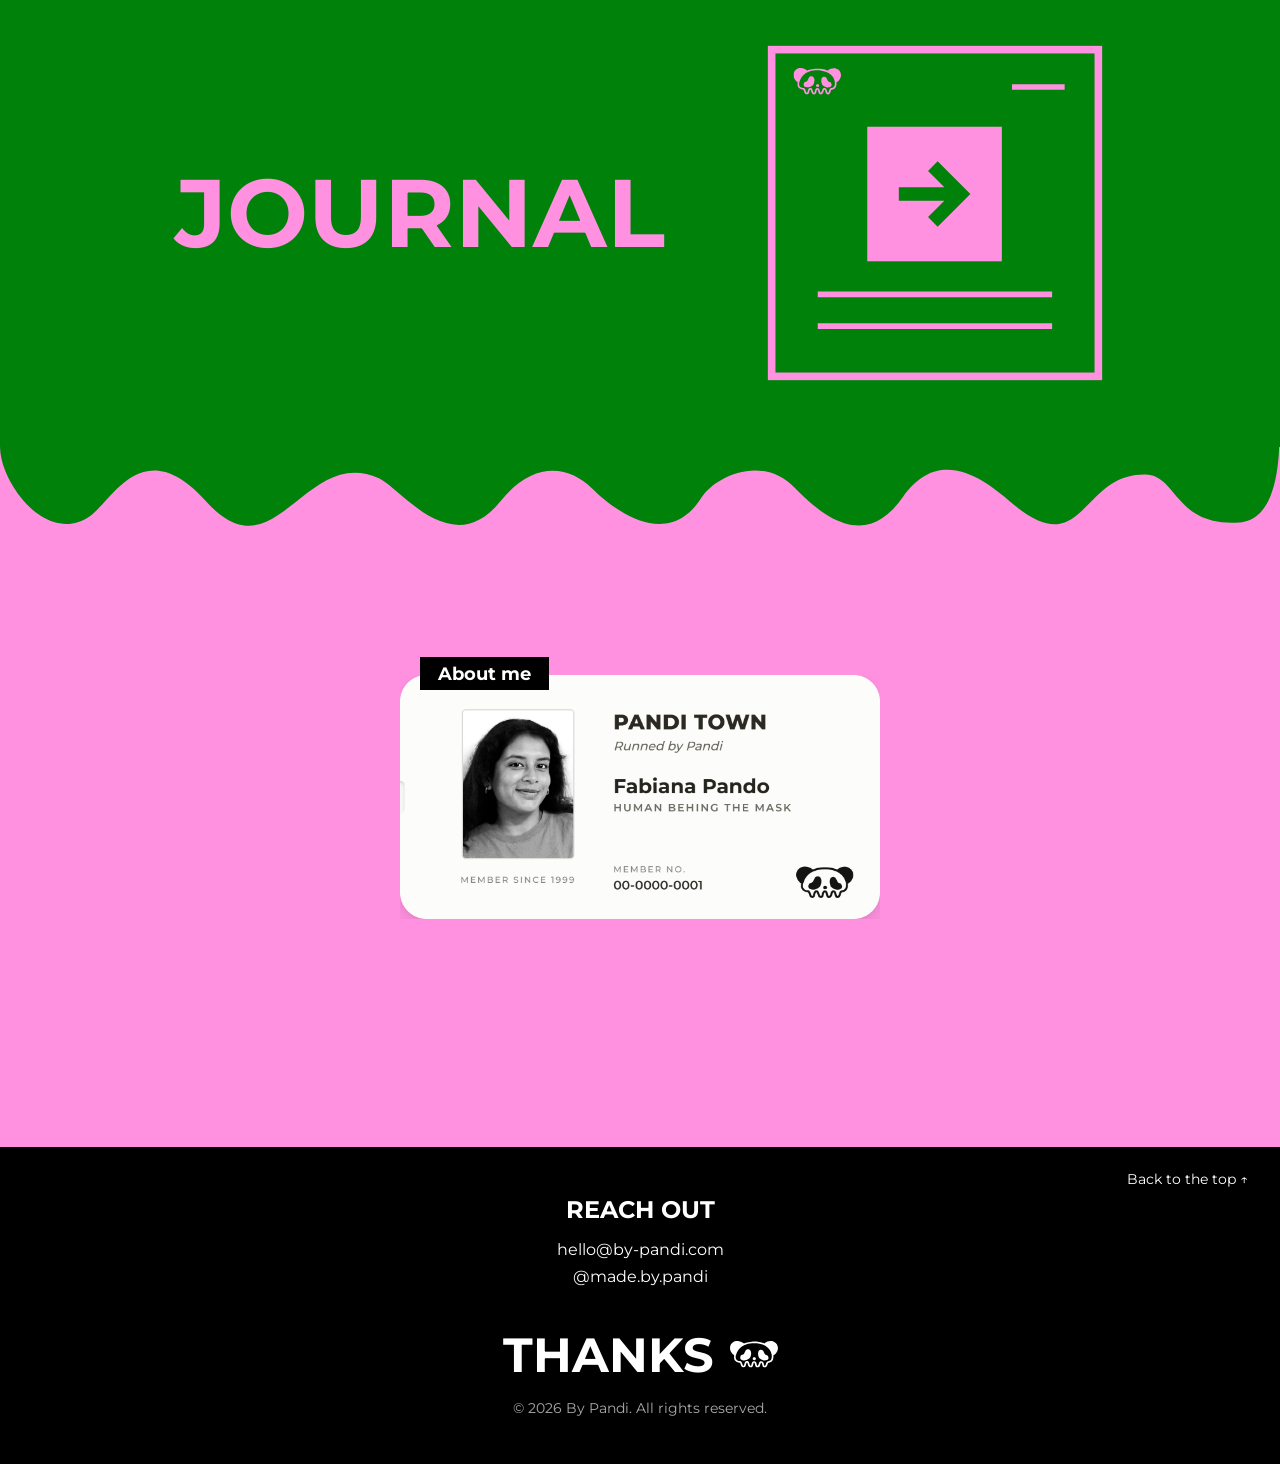
==== commit 690b198a: "Update index.html" ====
--- a/index.html
+++ b/index.html
@@ -90,7 +90,7 @@
         <span>01 - Ceramic Archive</span>
         <span>Pottery →</span>
       </a>
-      <a href="sibol.html" class="receipt-row">
+      <a href="wip-template.html" class="receipt-row">
         <span>02 - Sibol</span>
         <span>Upcycling →</span>
       </a>
@@ -98,15 +98,15 @@
         <span>03 - Ban cars already Fanzine</span>
         <span>Fanzine →</span>
       </a>
-      <a href="andiamo.html" class="receipt-row">
+      <a href="wip-template.html" class="receipt-row">
         <span>04 - Andiamo</span>
         <span>B.Ing Thesis →</span>
       </a>
-      <a href="https://www.behance.net/" target="_blank" rel="noopener" class="receipt-row">
+      <a href="https://www.behance.net/gallery/151629677/AGORA-Delivering-Culture" target="_blank" rel="noopener" class="receipt-row">
         <span>05 - Agora</span>
         <span>Movin On design award →</span>
       </a>
-      <a href="presto.html" class="receipt-row">
+      <a href="wip-template.html" class="receipt-row">
         <span>06 - Presto</span>
         <span>Vidrala design award →</span>
       </a>
@@ -159,7 +159,7 @@
   </section>
 
    <!-- ABOUT TEASER -->
-  <a href="about.html" class="about-teaser">
+  <a href="wip-template.html" class="about-teaser">
     <!-- Top wave: green, matching the Journal section above, bumps hang down into this pink section -->
     <svg class="wave" style="color: var(--color-green); position: absolute; top: -1px; left: 0;" viewBox="0 0 1634 102">
     <use href="#wave-shape"></use>
--- a/styles.css
+++ b/styles.css
@@ -196,13 +196,6 @@
   margin-bottom: 4px;
 }
 
-.receipt-subheading {
-  text-align: center;
-  font-weight: 400;
-  color: #555;
-  margin-bottom: 16px;
-}
-
 .receipt-rule {
   border-top: 1px dashed #999;
   margin: 16px 0;
@@ -245,7 +238,7 @@
   height: 50px;
   margin: 20px auto 0 auto;
   max-width: 320px;
-  background-image: linear-gradient(to right, #111 0%, #111 3%, #fff 3%, #fff 4%, #111 4%, #111 5%, #fff 5%, #fff 8%, #111 8%, #111 9%, #fff 9%, #fff 10%, #111 10%, #111 11%, #fff 11%, #fff 12%, #111 12%, #111 15%, #fff 15%, #fff 16%, #111 16%, #111 19%, #fff 19%, #fff 22%, #111 22%, #111 24%, #fff 24%, #fff 25%, #111 25%, #111 27%, #fff 27%, #fff 29%, #111 29%, #111 30%, #fff 30%, #fff 31%, #111 31%, #111 32%, #fff 32%, #fff 33%, #111 33%, #111 34%, #fff 34%, #fff 36%, #111 36%, #111 38%, #fff 38%, #fff 39%, #111 39%, #111 41%, #fff 41%, #fff 42%, #111 42%, #111 45%, #fff 45%, #fff 48%, #111 48%, #111 51%, #fff 51%, #fff 53%, #111 53%, #111 55%, #fff 55%, #fff 56%, #111 56%, #111 58%, #fff 58%, #fff 60%, #111 60%, #111 61%, #fff 61%, #fff 65%, #111 65%, #111 69%, #fff 69%, #fff 70%, #111 70%, #111 74%, #fff 74%, #fff 78%, #111 78%, #111 79%, #fff 79%, #fff 82%, #111 82%, #111 84%, #fff 84%, #fff 85%, #111 85%, #111 86%, #fff 86%, #fff 87%, #111 87%, #111 88%, #fff 88%, #fff 92%, #111 92%, #111 93%, #fff 93%, #fff 94%, #111 94%, #111 95%, #fff 95%, #fff 97%, #111 97%, #111 98%, #fff 98%, #fff 99%, #111 99%, #111 100%);
+  background-image: linear-gradient(to right, #111 0%, #111 3%, transparent 3%, transparent 4%, #111 4%, #111 5%, transparent 5%, transparent 8%, #111 8%, #111 9%, transparent 9%, transparent 10%, #111 10%, #111 11%, transparent 11%, transparent 12%, #111 12%, #111 15%, transparent 15%, transparent 16%, #111 16%, #111 19%, transparent 19%, transparent 22%, #111 22%, #111 24%, transparent 24%, transparent 25%, #111 25%, #111 27%, transparent 27%, transparent 29%, #111 29%, #111 30%, transparent 30%, transparent 31%, #111 31%, #111 32%, transparent 32%, transparent 33%, #111 33%, #111 34%, transparent 34%, transparent 36%, #111 36%, #111 38%, transparent 38%, transparent 39%, #111 39%, #111 41%, transparent 41%, transparent 42%, #111 42%, #111 45%, transparent 45%, transparent 48%, #111 48%, #111 51%, transparent 51%, transparent 53%, #111 53%, #111 55%, transparent 55%, transparent 56%, #111 56%, #111 58%, transparent 58%, transparent 60%, #111 60%, #111 61%, transparent 61%, transparent 65%, #111 65%, #111 69%, transparent 69%, transparent 70%, #111 70%, #111 74%, transparent 74%, transparent 78%, #111 78%, #111 79%, transparent 79%, transparent 82%, #111 82%, #111 84%, transparent 84%, transparent 85%, #111 85%, #111 86%, transparent 86%, transparent 87%, #111 87%, #111 88%, transparent 88%, transparent 92%, #111 92%, #111 93%, transparent 93%, transparent 94%, #111 94%, #111 95%, transparent 95%, transparent 97%, #111 97%, #111 98%, transparent 98%, transparent 99%, #111 99%, #111 100%);
 }
 
 /* ==========================================================
@@ -308,7 +301,7 @@
   align-items: center;
   justify-content: center;
   background: var(--color-pink);
-  min-height: 600px;
+  min-height: 700px;
   padding: 80px 24px;
   text-decoration: none;
   color: var(--color-black);
@@ -948,6 +941,27 @@
   background: var(--color-black);
 }
 
+/* WIP page */
+
+.wip-page {
+  text-align: center;
+  padding: 80px 24px;
+}
+
+.wip-image {
+  max-width: 480px;
+  width: 100%;
+  height: auto;
+  margin: 0 auto 32px auto;
+}
+
+.wip-text {
+  font-weight: 700;
+  font-size: 2rem;
+  text-transform: uppercase;
+  letter-spacing: 1px;
+}
+
 @media (max-width: 800px) {
   .journal-layout {
     grid-template-columns: 1fr;
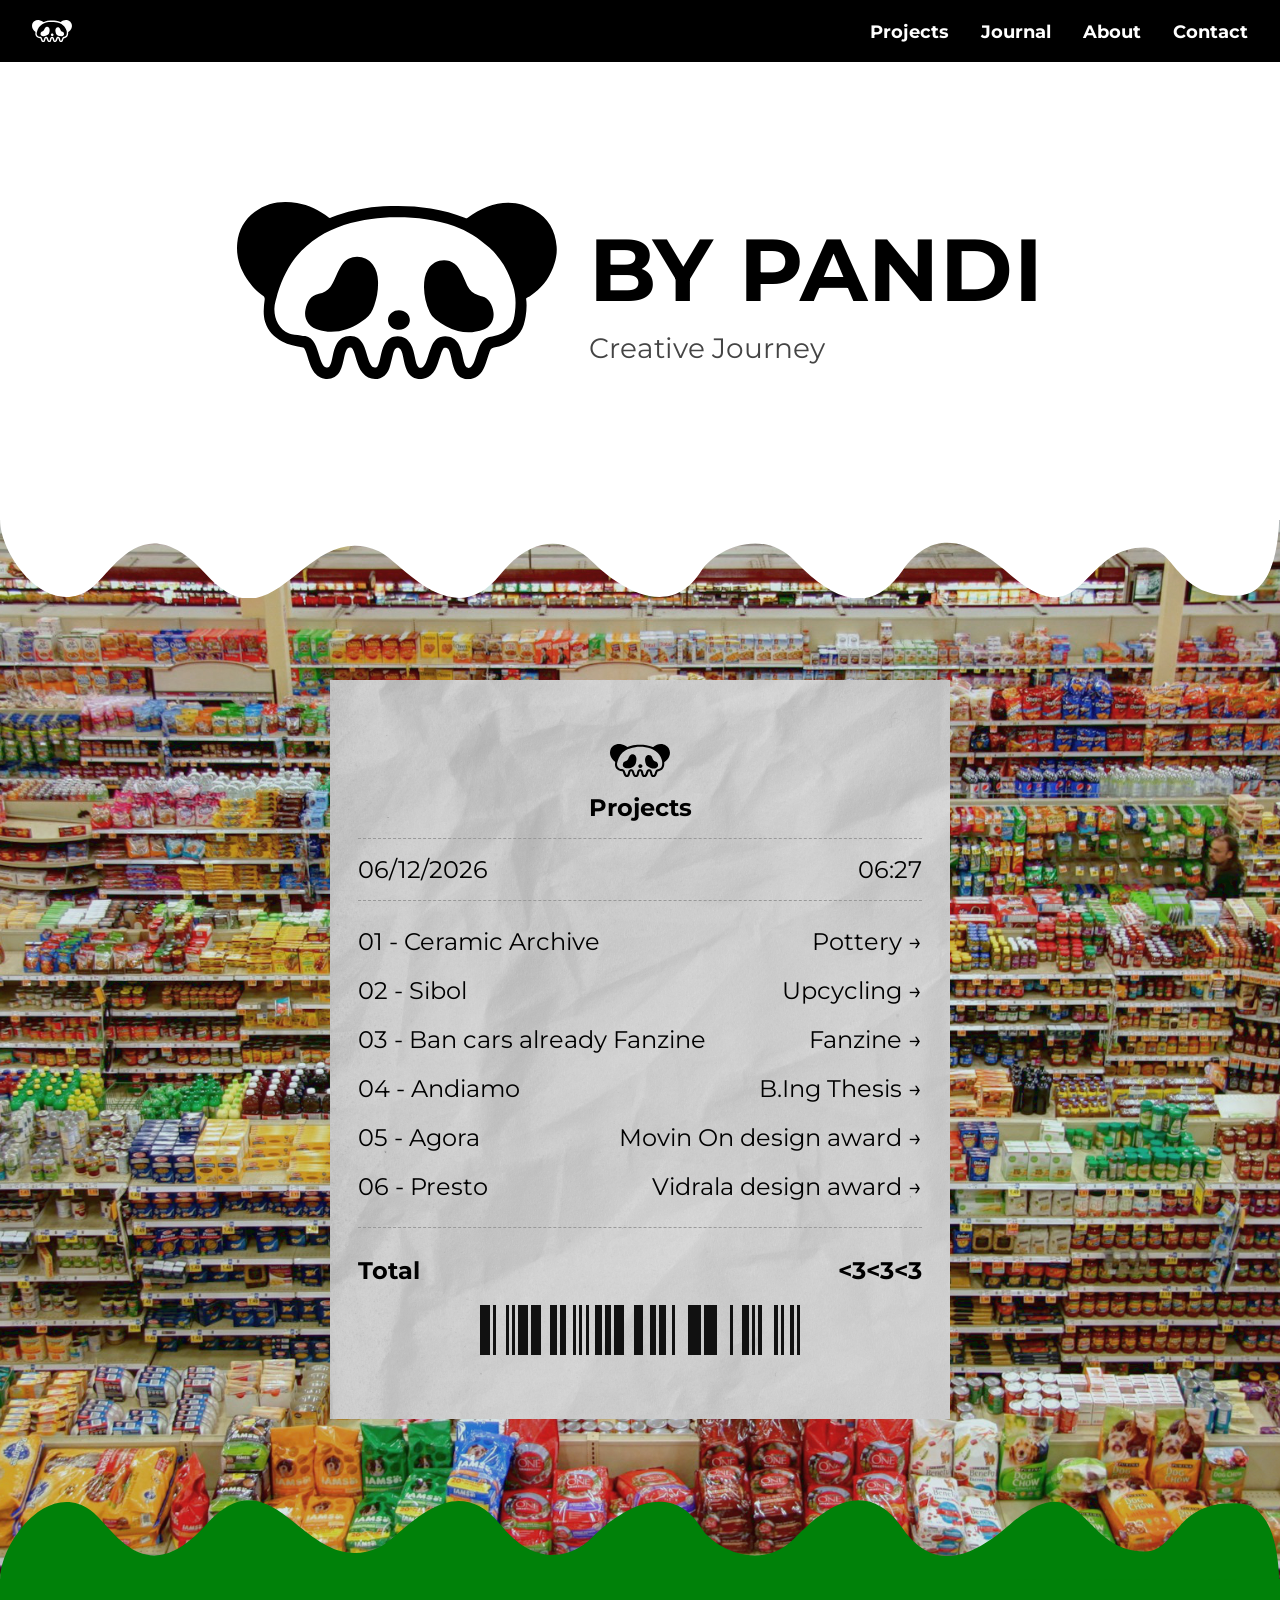
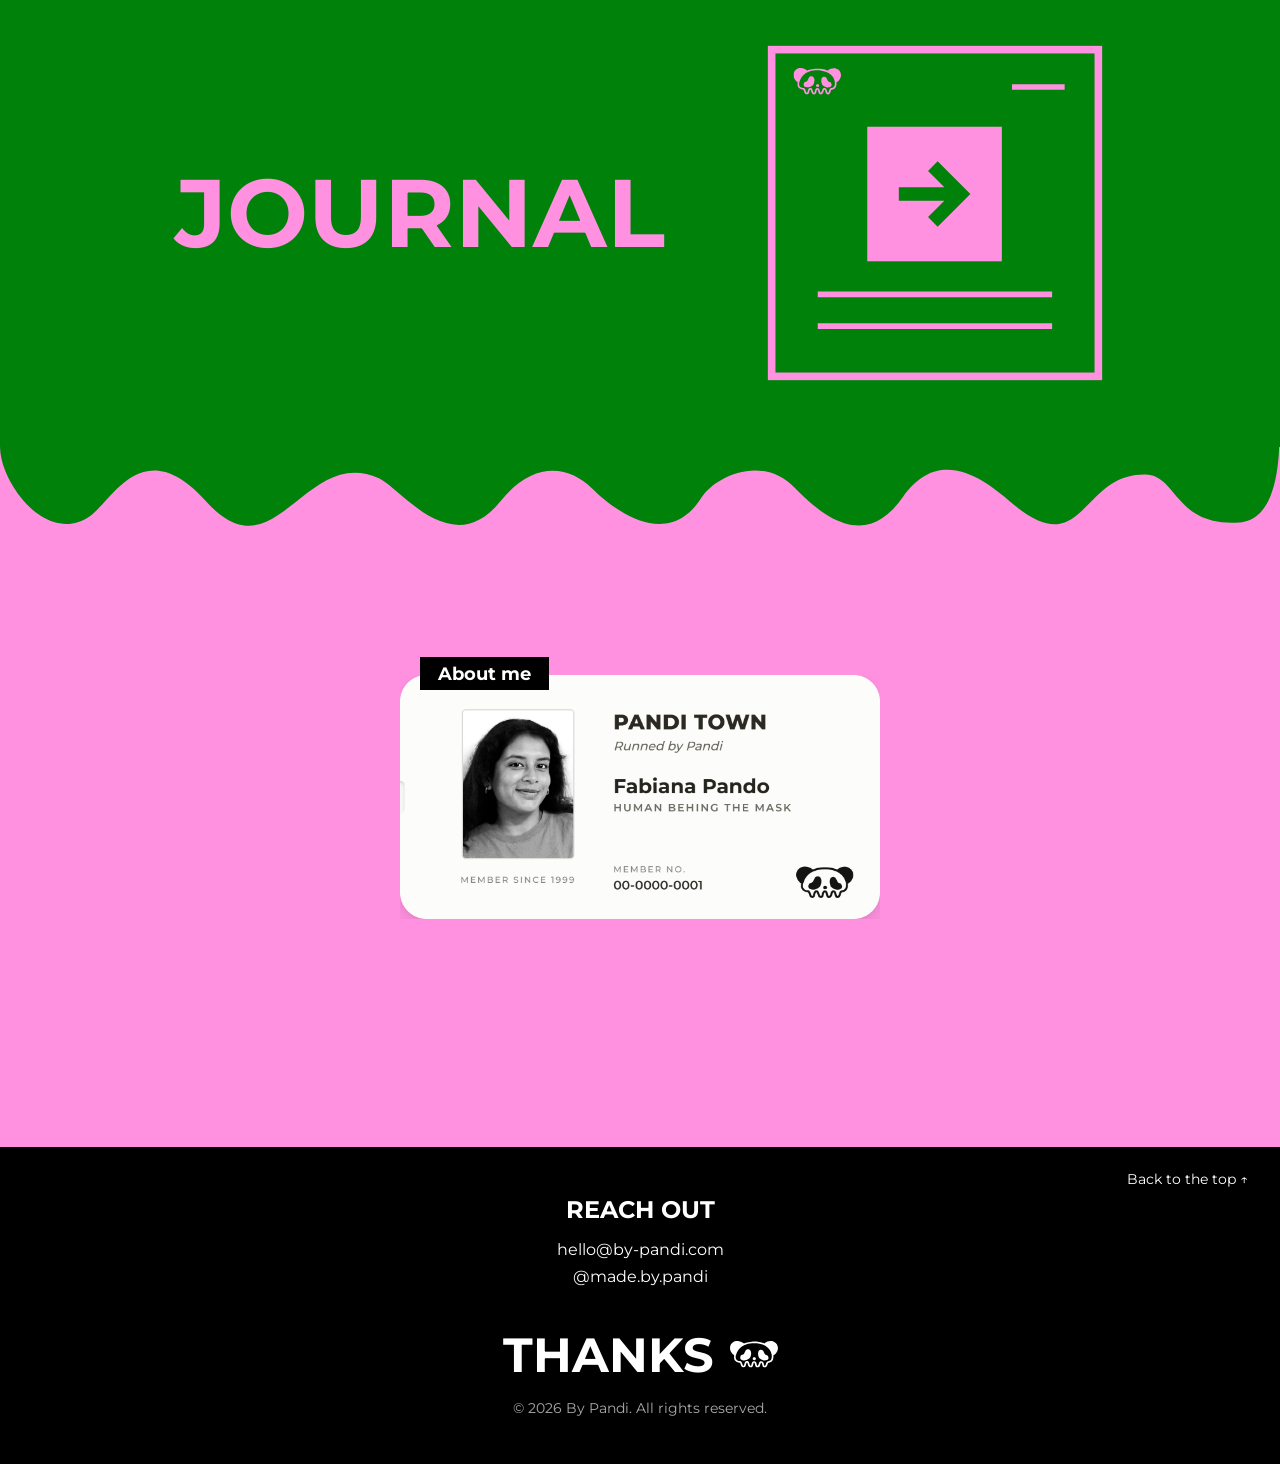
==== commit bf775415: "Change About link to point to wip-template.html" ====
--- a/index.html
+++ b/index.html
@@ -44,7 +44,7 @@
         <ul class="nav-links">
           <li><a href="#projects">Projects</a></li>
           <li><a href="journal.html">Journal</a></li>
-          <li><a href="about.html">About</a></li>
+          <li><a href="wip-template.html">About</a></li>
           <li><a href="#reach-out">Contact</a></li>
         </ul>
       </nav>
--- a/styles.css
+++ b/styles.css
@@ -72,7 +72,7 @@
 
 .nav-bar .nav-logo {
   display: block;
-  width: 40px;
+  width: clamp(40px, 3vw, 64px);
   height: auto;
   color: var(--color-white);
   line-height: 0;
@@ -92,6 +92,7 @@
 
 .nav-links a {
   font-weight: 700;
+  font-size: clamp(0.9rem, 0.5vw + 0.8rem, 1.1rem);
   text-decoration: none;
   color: var(--color-white);
 }
@@ -417,6 +418,9 @@
     flex-direction: column;
     text-align: center;
   }
+  .nav-logo {
+    display: none;
+  }
   .hero-title {
     font-size: 2.25rem;
   }
@@ -447,24 +451,38 @@
 /* ==========================================================
    PROJECT PAGES (Ceramic Archive, and same pattern for others)
    ========================================================== */
-
+ 
 .project-page {
   max-width: 900px;
   margin: 0 auto;
   padding: 48px 24px 80px 24px;
 }
-
+ 
+@media (min-width: 1400px) {
+  .project-page { max-width: 1200px; }
+}
+ 
+@media (min-width: 1900px) {
+  .project-page { max-width: 1600px; }
+}
+ 
 .project-tag {
-  font-size: 0.9rem;
+  font-size: 1rem;
   color: #888;
 }
-
+ 
 .project-title {
   font-weight: 700;
-  font-size: 3rem;
+  font-size: clamp(3rem, 2.3rem + 2vw, 4.5rem);
   margin: 8px 0 16px 0;
 }
 
+.archive-header {
+  max-width: clamp(900px, 75vw, 1600px);
+  margin: 0 auto;
+  padding: 48px 24px 32px 24px;
+}
+ 
 .project-meta {
   display: flex;
   justify-content: space-between;
@@ -473,7 +491,7 @@
   border-bottom: 1px solid #eee;
   margin-bottom: 32px;
 }
-
+ 
 .project-doodle {
   width: 100%;
   max-width: 700px;
@@ -481,7 +499,7 @@
   display: block;
   margin: 0 auto 32px auto;
 }
-
+ 
 /* Black rounded number/General buttons */
 .gallery-nav {
   display: flex;
@@ -490,7 +508,7 @@
   gap: 10px;
   margin-bottom: 40px;
 }
-
+ 
 .gallery-nav a {
   background: var(--color-black);
   color: var(--color-white);
@@ -500,41 +518,49 @@
   padding: 8px 18px;
   border-radius: 1px;
 }
-
+ 
 .gallery-nav a.active {
   background: var(--color-pink);
 }
-
+ 
 .gallery-panel {
   display: none;
 }
-
+ 
 .gallery-panel.active {
   display: block;
 }
-
+ 
 .gallery-panel-title {
   text-align: center;
   font-weight: 700;
+  font-size: 1.1rem;
   text-transform: uppercase;
   letter-spacing: 1px;
   margin-bottom: 24px;
 }
-
+ 
+@media (min-width: 1400px) {
+  .gallery-panel-title { font-size: 1.3rem; }
+}
+ 
+@media (min-width: 1900px) {
+  .gallery-panel-title { font-size: 1.5rem; }
+}
+ 
 .gallery-stack {
   display: flex;
   flex-direction: column;
   align-items: center;
   gap: 20px;
 }
-
+ 
 .gallery-stack img {
   max-width: 100%;
-  max-height: 520px;
+  max-height: clamp(400px, 55vh, 800px);
   width: auto;
   height: auto;
 }
-
 /* ==========================================================
    FANZINE PAGE
    ========================================================== */
@@ -558,6 +584,19 @@
   padding: 8px 24px 32px 24px;
   font-size: 1rem;
   line-height: 1.6;
+}
+
+.intro-body-inner {
+  max-width: clamp(900px, 75vw, 1600px);
+  margin: 0 auto;
+}
+
+@media (min-width: 1400px) {
+  .intro-body { font-size: 1.1rem; }
+}
+
+@media (min-width: 1900px) {
+  .intro-body { font-size: 1.2rem; }
 }
 
 .intro-body p {
@@ -569,6 +608,7 @@
 .section-label {
   text-align: left;
   font-weight: 700;
+  font-size: clamp(0.9rem, 0.5vw + 0.8rem, 1.2rem);
   text-transform: uppercase;
   letter-spacing: 1px;
   margin: 40px 0 24px 0;
@@ -582,9 +622,10 @@
 
 .pager-image {
   max-width: 100%;
-  max-height: 500px;
+  max-height: clamp(400px, 55vh, 900px);
   width: auto;
   height: auto;
+  min-width: 0;
 }
 
 .pager-counter {
@@ -620,7 +661,7 @@
   text-decoration: none;
   padding: 12px 20px;
   margin-bottom: 8px;
-  font-size: 0.9rem;
+  font-size: clamp(0.9rem, 0.5vw + 0.8rem, 1.15rem);
   transition: color 0.2s ease, transform 0.2s ease;
 }
 
@@ -637,8 +678,8 @@
 }
 
 .bts-images img {
-  max-width: 100%;
-  max-height: 500px;
+  max-width: 900px;
+  max-height: clamp(400px, 55vh, 800px);;
   width: auto;
   height: auto;
 }
@@ -655,9 +696,9 @@
 
 .journal-layout {
   display: grid;
-  grid-template-columns: 220px 1fr 40px;
+  grid-template-columns: 240px 1fr 50px;
   gap: 20px;
-  max-width: clamp(1100px, 85vw, 1800px);
+  max-width: 1400px;
   margin: 32px auto;
   padding: 0 24px;
 }
@@ -739,7 +780,7 @@
 /* Feed */
 .journal-feed-wrap {
   position: relative;
-  height: clamp(500px, 70vh, 850px);
+  height: 650px;
   border: 2px solid var(--color-black);
   overflow: hidden;
   display: flex;
@@ -767,7 +808,6 @@
   display: none;
 }
 
-/* One shared loading screen covering the whole box, used for every post */
 .feed-loading-overlay {
   position: absolute;
   inset: 0;
@@ -791,7 +831,6 @@
   display: block;
 }
 
-/* While a post is expanded, hide every other post so the open one takes over the whole feed box */
 .journal-feed.has-expanded .journal-post:not(.is-expanded) {
   display: none;
 }
@@ -844,7 +883,7 @@
 .post-meta-row {
   display: flex;
   justify-content: space-between;
-  font-size: clamp(0.9rem, 0.8rem + 0.3vw, 1.05rem);
+  font-size: 1rem;
   color: #777;
   padding: 10px 14px 0 14px;
 }
@@ -852,18 +891,16 @@
 .post-title {
   font-weight: 700;
   margin-bottom: 8px;
-  font-size: clamp(1rem, 0.7rem + 1vw, 2rem);
-}
-
-/* ONE content block, written once. Truncated by default; the JS removes the truncation (via .is-expanded on the parent post)
-   instead of swapping to a separate duplicated block. */
+  font-size: 1.3rem;
+}
+
 .post-content {
   padding: 10px 14px 14px 14px;
   cursor: pointer;
 }
 
 .post-content p {
-  font-size: clamp(0.9rem, 0.8rem + 0.3vw, 1.05rem);
+  font-size: 1rem;
   line-height: 1.6;
   margin-bottom: 14px;
 }
@@ -941,26 +978,6 @@
   background: var(--color-black);
 }
 
-/* WIP page */
-
-.wip-page {
-  text-align: center;
-  padding: 80px 24px;
-}
-
-.wip-image {
-  max-width: 480px;
-  width: 100%;
-  height: auto;
-  margin: 0 auto 32px auto;
-}
-
-.wip-text {
-  font-weight: 700;
-  font-size: 2rem;
-  text-transform: uppercase;
-  letter-spacing: 1px;
-}
 
 @media (max-width: 800px) {
   .journal-layout {
@@ -983,3 +1000,37 @@
     border-right: 2px solid var(--color-black);
   }
 }
+
+/* WIP page */
+
+.wip-page {
+  text-align: center;
+  padding: 180px 24px;
+}
+
+.wip-image {
+  max-width: 700px;
+  width: 100%;
+  height: auto;
+  margin: 0 auto 32px auto;
+}
+
+.wip-text {
+  font-weight: 700;
+  font-size: 5rem;
+  text-transform: uppercase;
+  letter-spacing: 1px;
+}
+@media (max-width: 700px) {
+  .wip-page {
+    padding: 80px 20px;
+  }
+
+  .wip-image {
+    max-width: 320px;
+  }
+
+  .wip-text {
+    font-size: 1.8rem;
+  }
+}
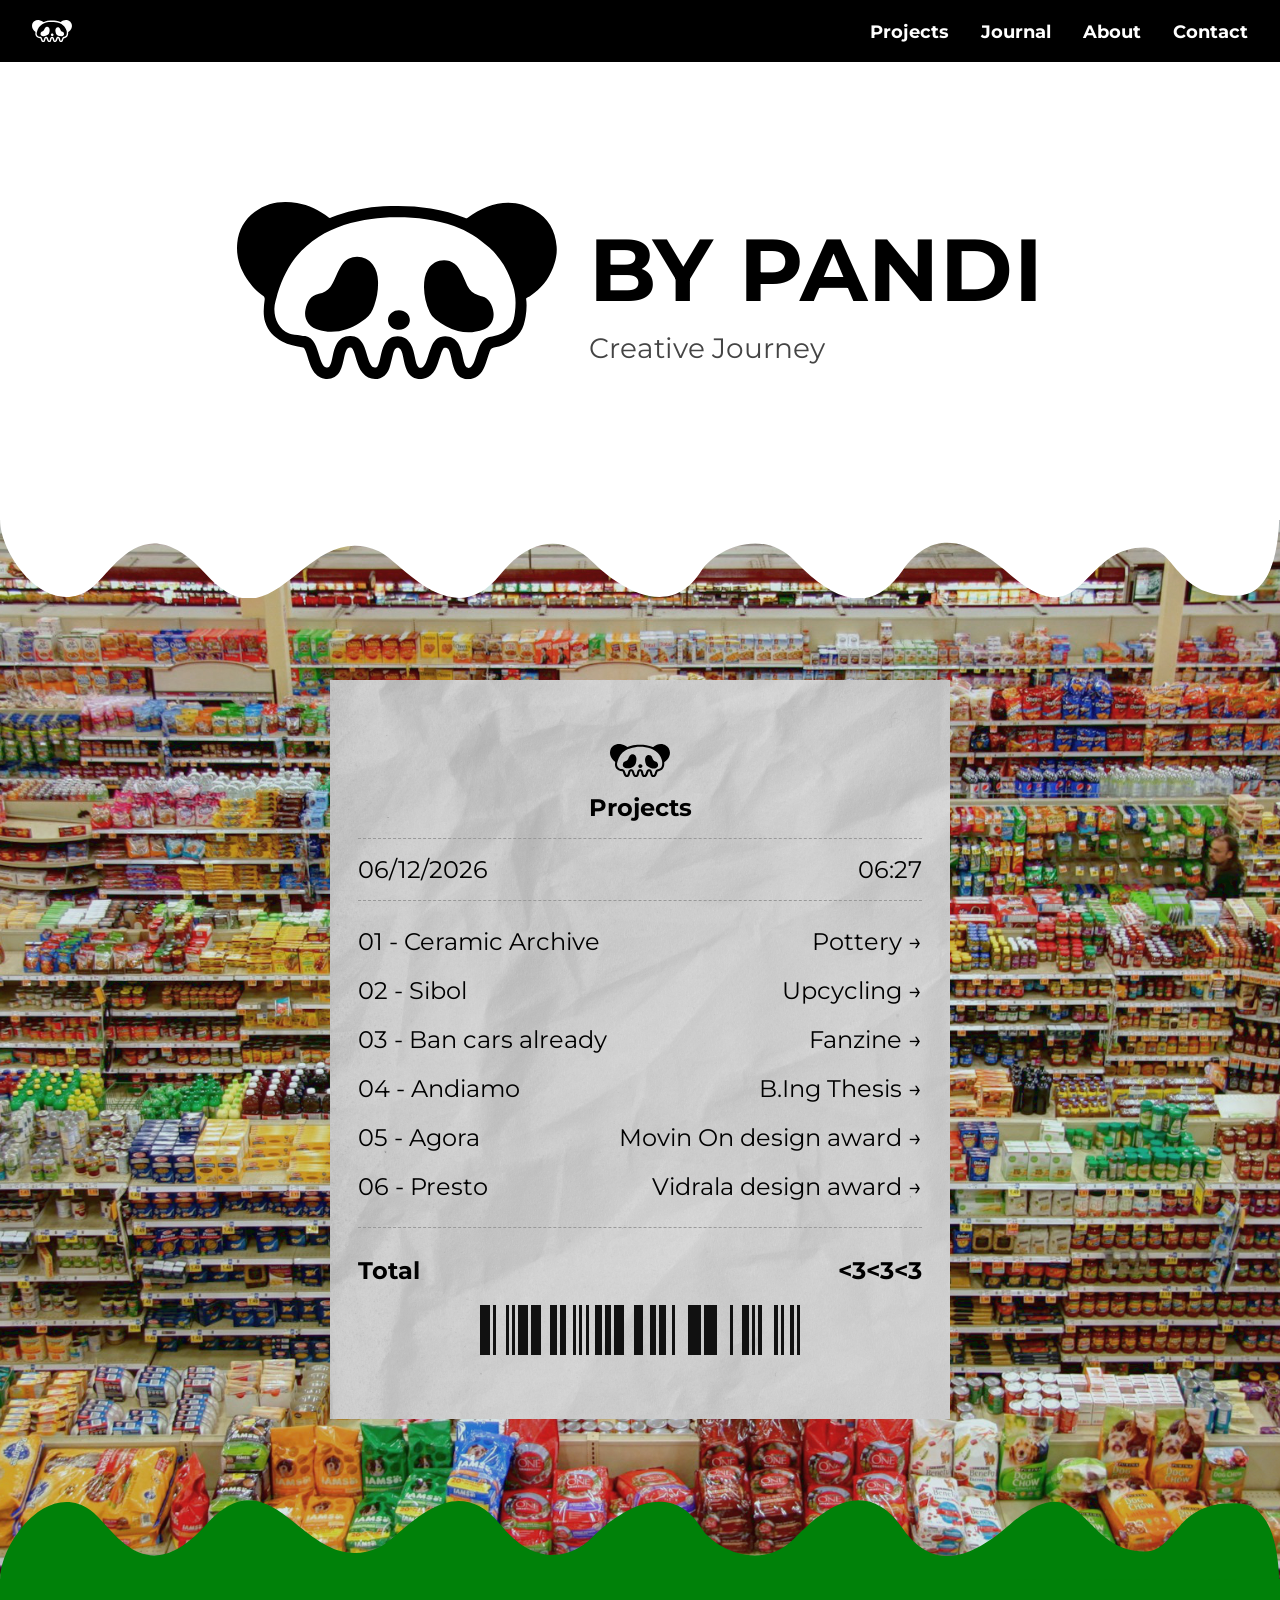
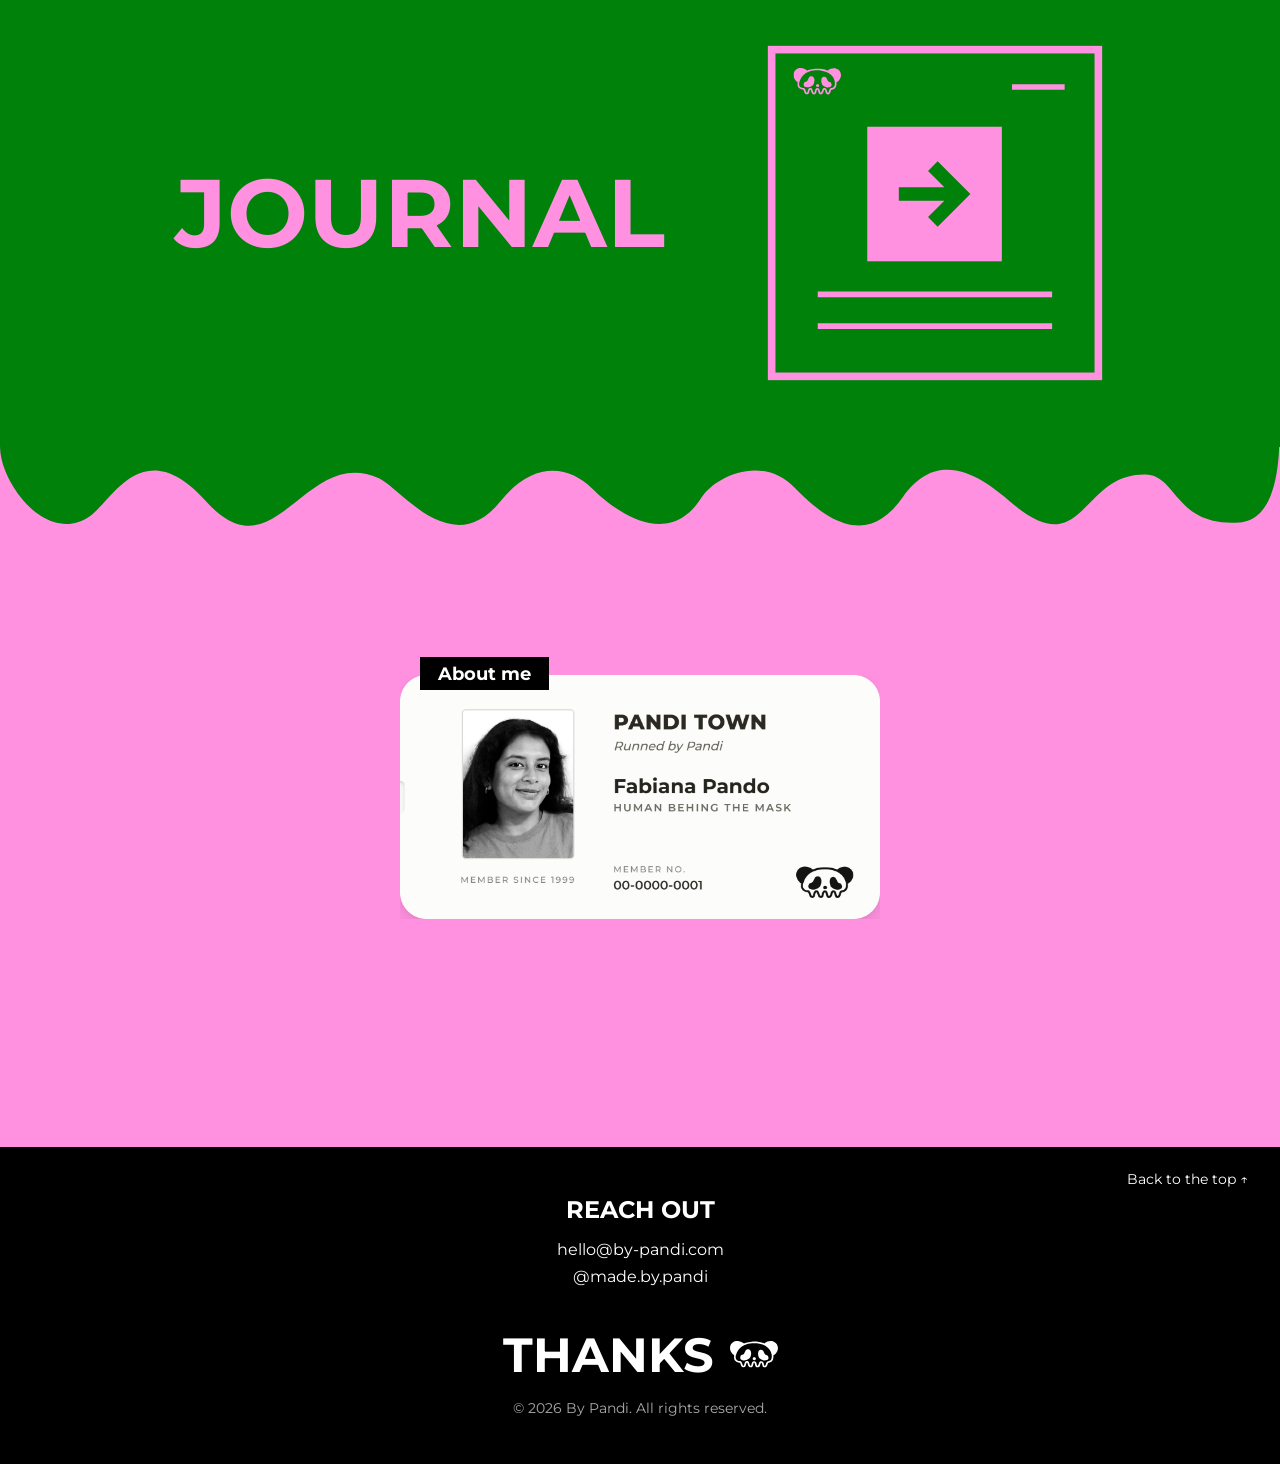
==== commit 9c508511: "Fix text formatting for 'Ban cars already' link" ====
--- a/index.html
+++ b/index.html
@@ -95,7 +95,7 @@
         <span>Upcycling →</span>
       </a>
       <a href="ban-cars-already.html" class="receipt-row">
-        <span>03 - Ban cars already Fanzine</span>
+        <span>03 - Ban cars already </span>
         <span>Fanzine →</span>
       </a>
       <a href="wip-template.html" class="receipt-row">
--- a/styles.css
+++ b/styles.css
@@ -1009,7 +1009,7 @@
 }
 
 .wip-image {
-  max-width: 700px;
+  max-width: 600px;
   width: 100%;
   height: auto;
   margin: 0 auto 32px auto;
@@ -1017,7 +1017,7 @@
 
 .wip-text {
   font-weight: 700;
-  font-size: 5rem;
+  font-size: 4rem;
   text-transform: uppercase;
   letter-spacing: 1px;
 }
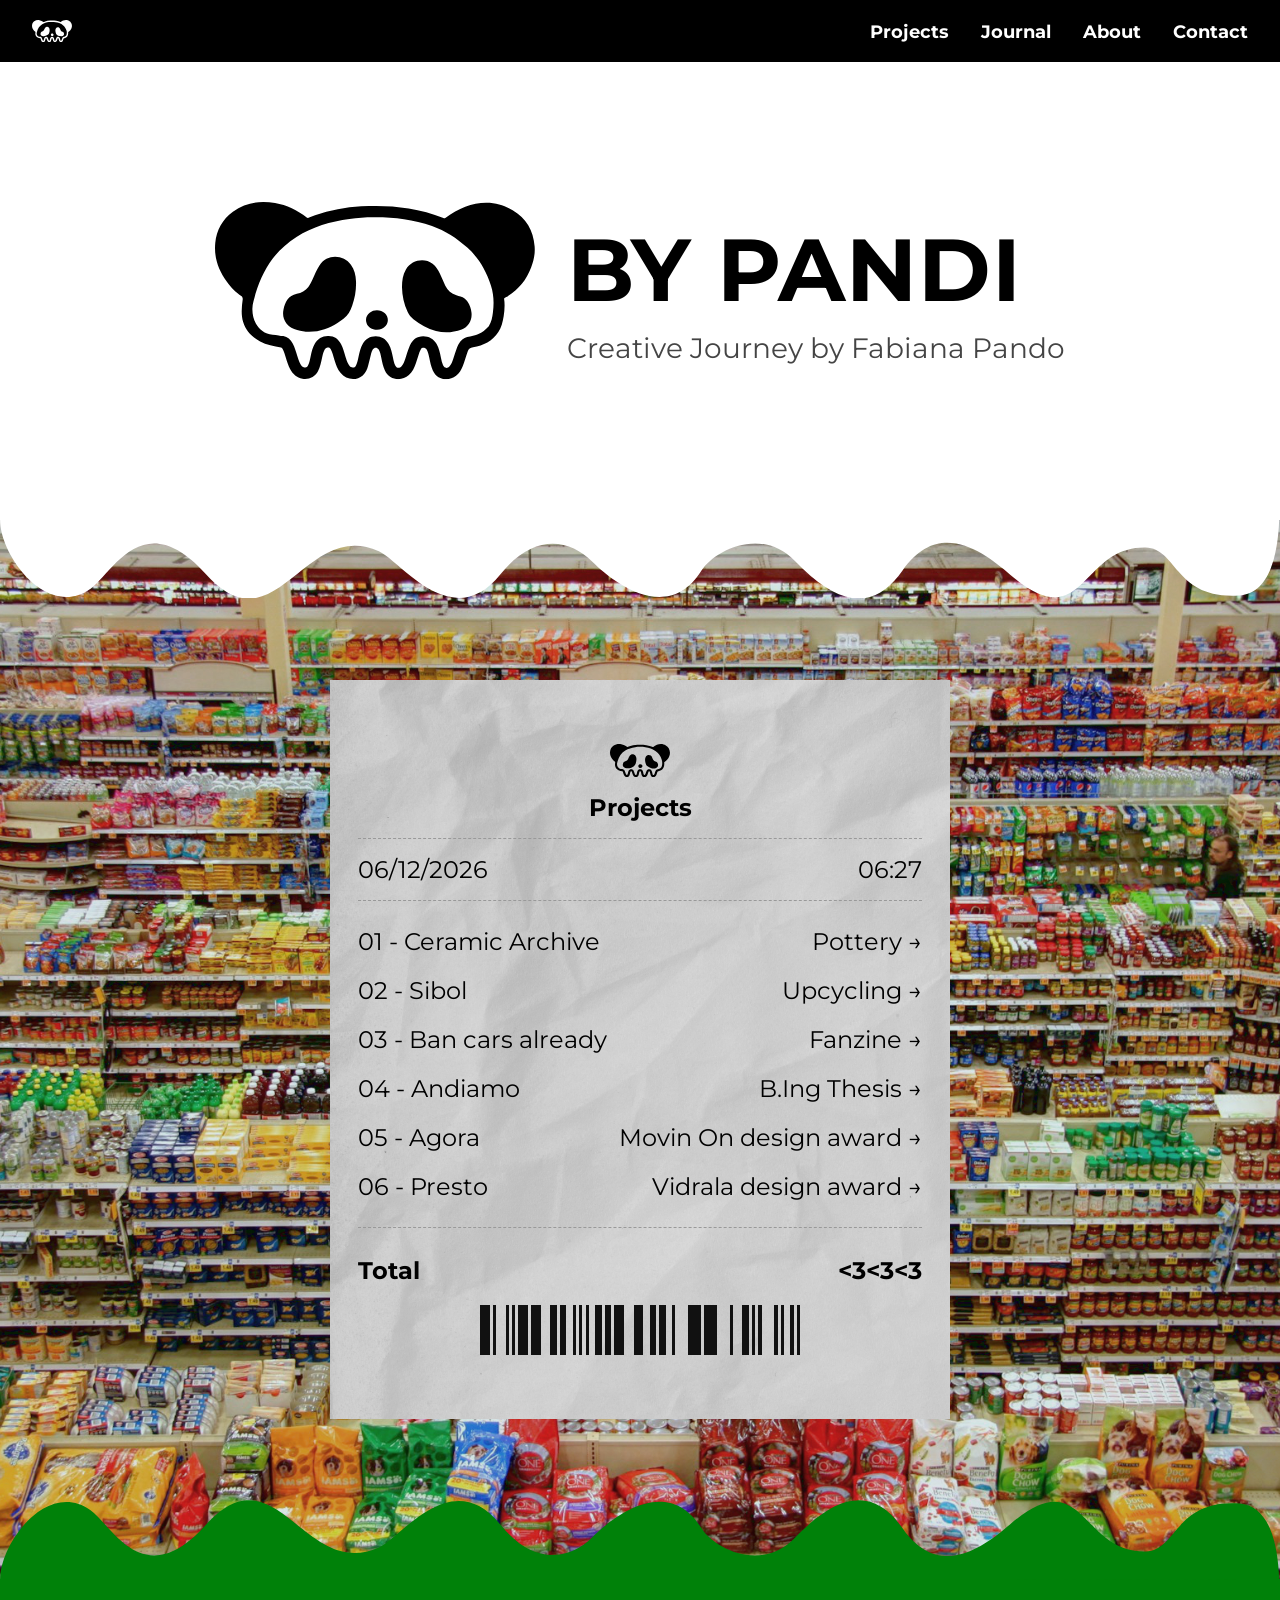
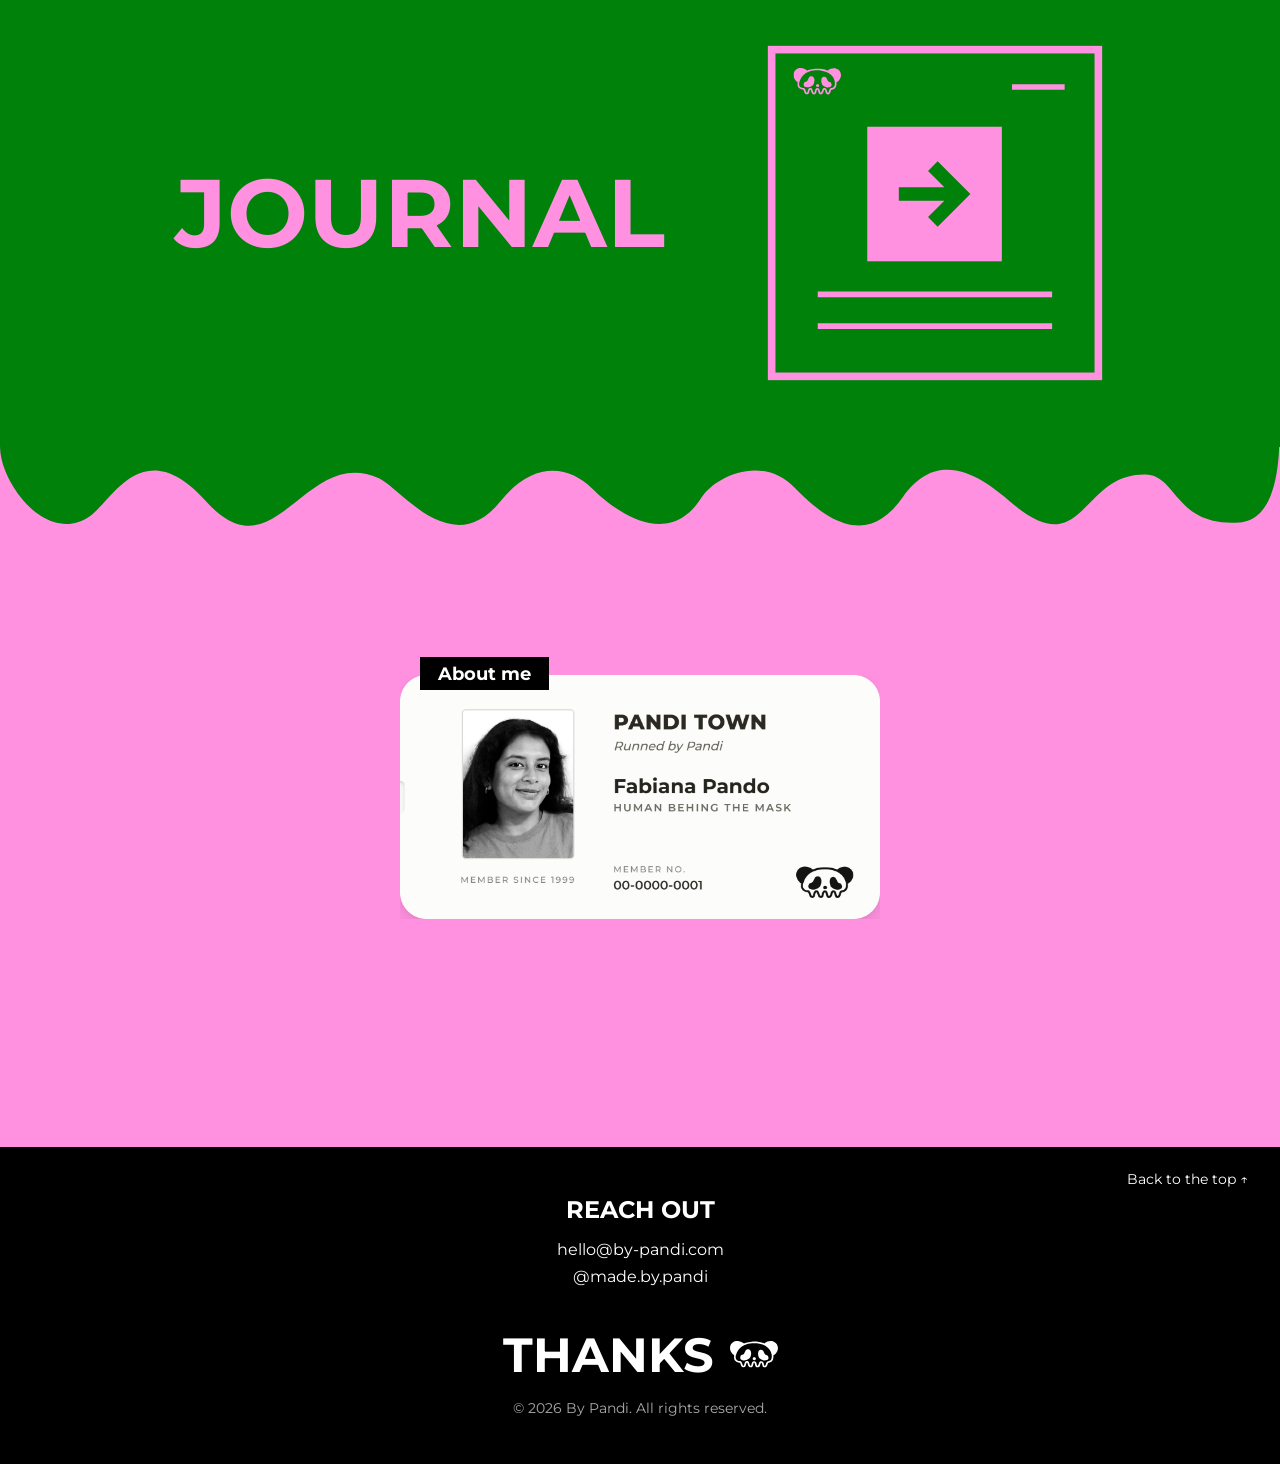
==== commit fd1af026: "Update hero tagline with author's name" ====
--- a/index.html
+++ b/index.html
@@ -56,7 +56,7 @@
     <div class="hero-logo"><svg viewBox="0 0 1124 623" preserveAspectRatio="xMidYMid meet"><use href="#pandi-logo"></use></svg></div>
     <div>
       <h1 class="hero-title">BY PANDI</h1>
-      <p class="hero-tagline">Creative Journey</p>
+      <p class="hero-tagline">Creative Journey by Fabiana Pando</p>
     </div>
   </section>
 
@@ -98,7 +98,7 @@
         <span>03 - Ban cars already </span>
         <span>Fanzine →</span>
       </a>
-      <a href="wip-template.html" class="receipt-row">
+      <a href="andiamo.html" class="receipt-row">
         <span>04 - Andiamo</span>
         <span>B.Ing Thesis →</span>
       </a>
--- a/styles.css
+++ b/styles.css
@@ -418,7 +418,7 @@
     flex-direction: column;
     text-align: center;
   }
-  .nav-logo {
+  .nav-bar .nav-logo {
     display: none;
   }
   .hero-title {
@@ -447,6 +447,10 @@
   }
 }
 
+  .reference-row span {
+    width: 100%;
+  }
+
 
 /* ==========================================================
    PROJECT PAGES (Ceramic Archive, and same pattern for others)
@@ -486,6 +490,7 @@
 .project-meta {
   display: flex;
   justify-content: space-between;
+  gap: 200px;
   color: #666;
   padding-bottom: 16px;
   border-bottom: 1px solid #eee;
@@ -562,6 +567,103 @@
   height: auto;
 }
 /* ==========================================================
+   andiamo PAGE
+   ========================================================== */
+
+.info-block {
+  max-width: 900px;
+  margin: 0 auto 48px auto;
+}
+
+.info-row {
+  margin-bottom: 24px;
+}
+
+.info-row:last-child {
+  margin-bottom: 0;
+}
+
+.info-label {
+  display: inline-block;
+  background: var(--color-black);
+  color: var(--color-white);
+  font-weight: 700;
+  font-size: 0.85rem;
+  text-transform: uppercase;
+  letter-spacing: 1px;
+  padding: 4px 12px;
+  margin-bottom: 8px;
+}
+
+.info-text {
+  font-size: 1.05rem;
+  line-height: 1.6;
+}
+
+.accordion-item {
+  max-width: 900px;
+  margin: 0 auto 16px auto;
+  border: 2px solid var(--color-black);
+}
+
+.accordion-header {
+  display: block;
+  width: 100%;
+  background: var(--color-black);
+  color: var(--color-white);
+  font-family: var(--font-main);
+  font-weight: 700;
+  font-size: 1rem;
+  text-align: left;
+  border: none;
+  padding: 14px 20px;
+  cursor: pointer;
+  transition: background 0.2s ease, color 0.2s ease;
+}
+
+.accordion-pink .accordion-header:hover,
+.accordion-pink .accordion-header.active {
+  background: var(--color-pink);
+  color: var(--color-black);
+}
+
+.accordion-green .accordion-header:hover,
+.accordion-green .accordion-header.active {
+  background: var(--color-green);
+  color: var(--color-white);
+}
+
+.accordion-red .accordion-header:hover,
+.accordion-red .accordion-header.active {
+  background: var(--color-red);
+  color: var(--color-white);
+}
+
+.accordion-header .arrow {
+  display: inline-block;
+  transition: transform 0.2s ease;
+}
+
+.accordion-header.active .arrow {
+  transform: rotate(90deg);
+}
+
+.accordion-content {
+  display: none;
+  padding: 20px;
+}
+
+.accordion-content.open {
+  display: block;
+}
+
+.accordion-content img {
+  max-width: 100%;
+  height: auto;
+  display: block;
+  margin: 0 auto;
+}
+/* ==========================================================
    FANZINE PAGE
    ========================================================== */
 
@@ -615,17 +717,17 @@
 }
 
 .pager {
-  display: flex;
-  justify-content: center;
+  text-align: center;
   margin-bottom: 16px;
 }
 
 .pager-image {
+  display: block;
+  margin: 0 auto;
   max-width: 100%;
   max-height: clamp(400px, 55vh, 900px);
   width: auto;
   height: auto;
-  min-width: 0;
 }
 
 .pager-counter {
@@ -678,8 +780,8 @@
 }
 
 .bts-images img {
-  max-width: 900px;
-  max-height: clamp(400px, 55vh, 800px);;
+  max-width: min(900px, 100%);
+  max-height: clamp(400px, 55vh, 800px);
   width: auto;
   height: auto;
 }
@@ -918,7 +1020,7 @@
   margin-bottom: 14px !important;
 }
 
-.post-image-full {
+.post-content img.post-image-full {
   width: 100%;
   height: auto;
   max-height: none;
@@ -1005,11 +1107,11 @@
 
 .wip-page {
   text-align: center;
-  padding: 180px 24px;
+  padding: 60px 24px;
 }
 
 .wip-image {
-  max-width: 600px;
+  max-width: 500px;
   width: 100%;
   height: auto;
   margin: 0 auto 32px auto;
@@ -1017,7 +1119,7 @@
 
 .wip-text {
   font-weight: 700;
-  font-size: 4rem;
+  font-size: 3rem;
   text-transform: uppercase;
   letter-spacing: 1px;
 }
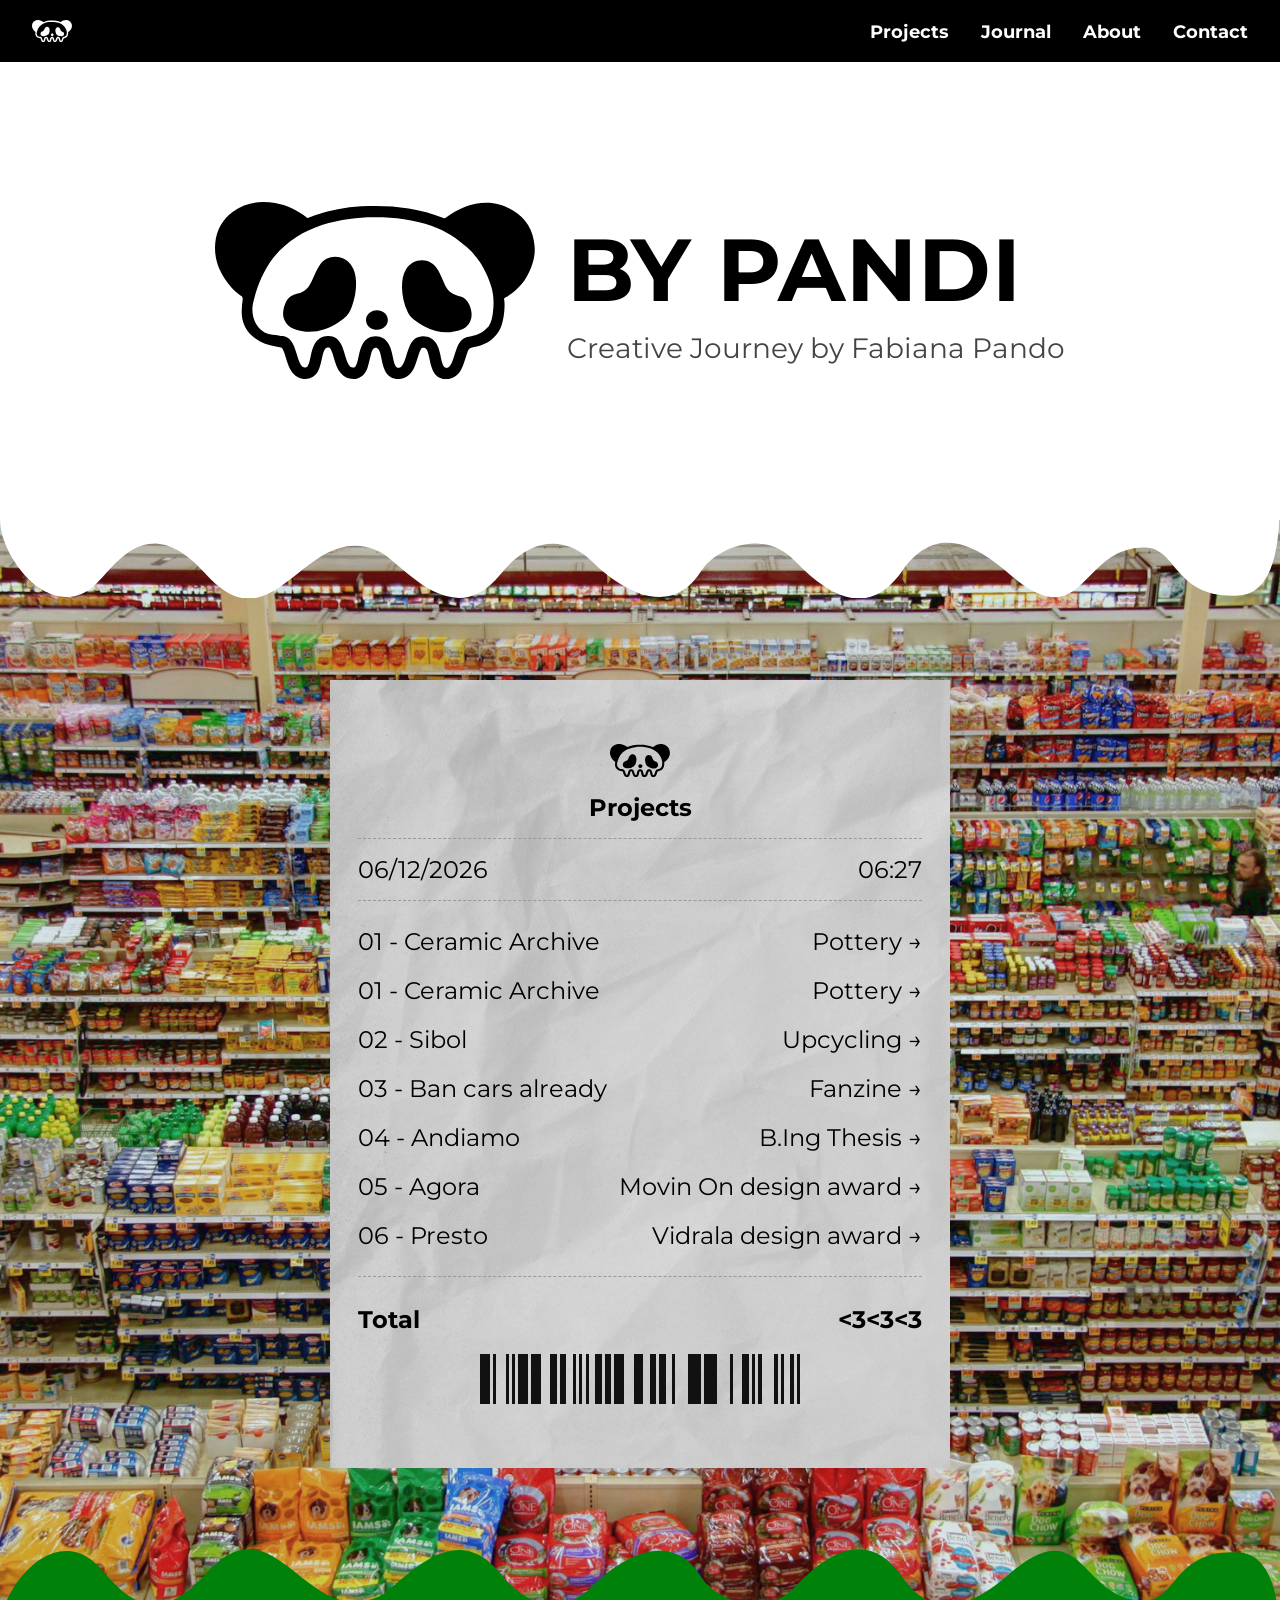
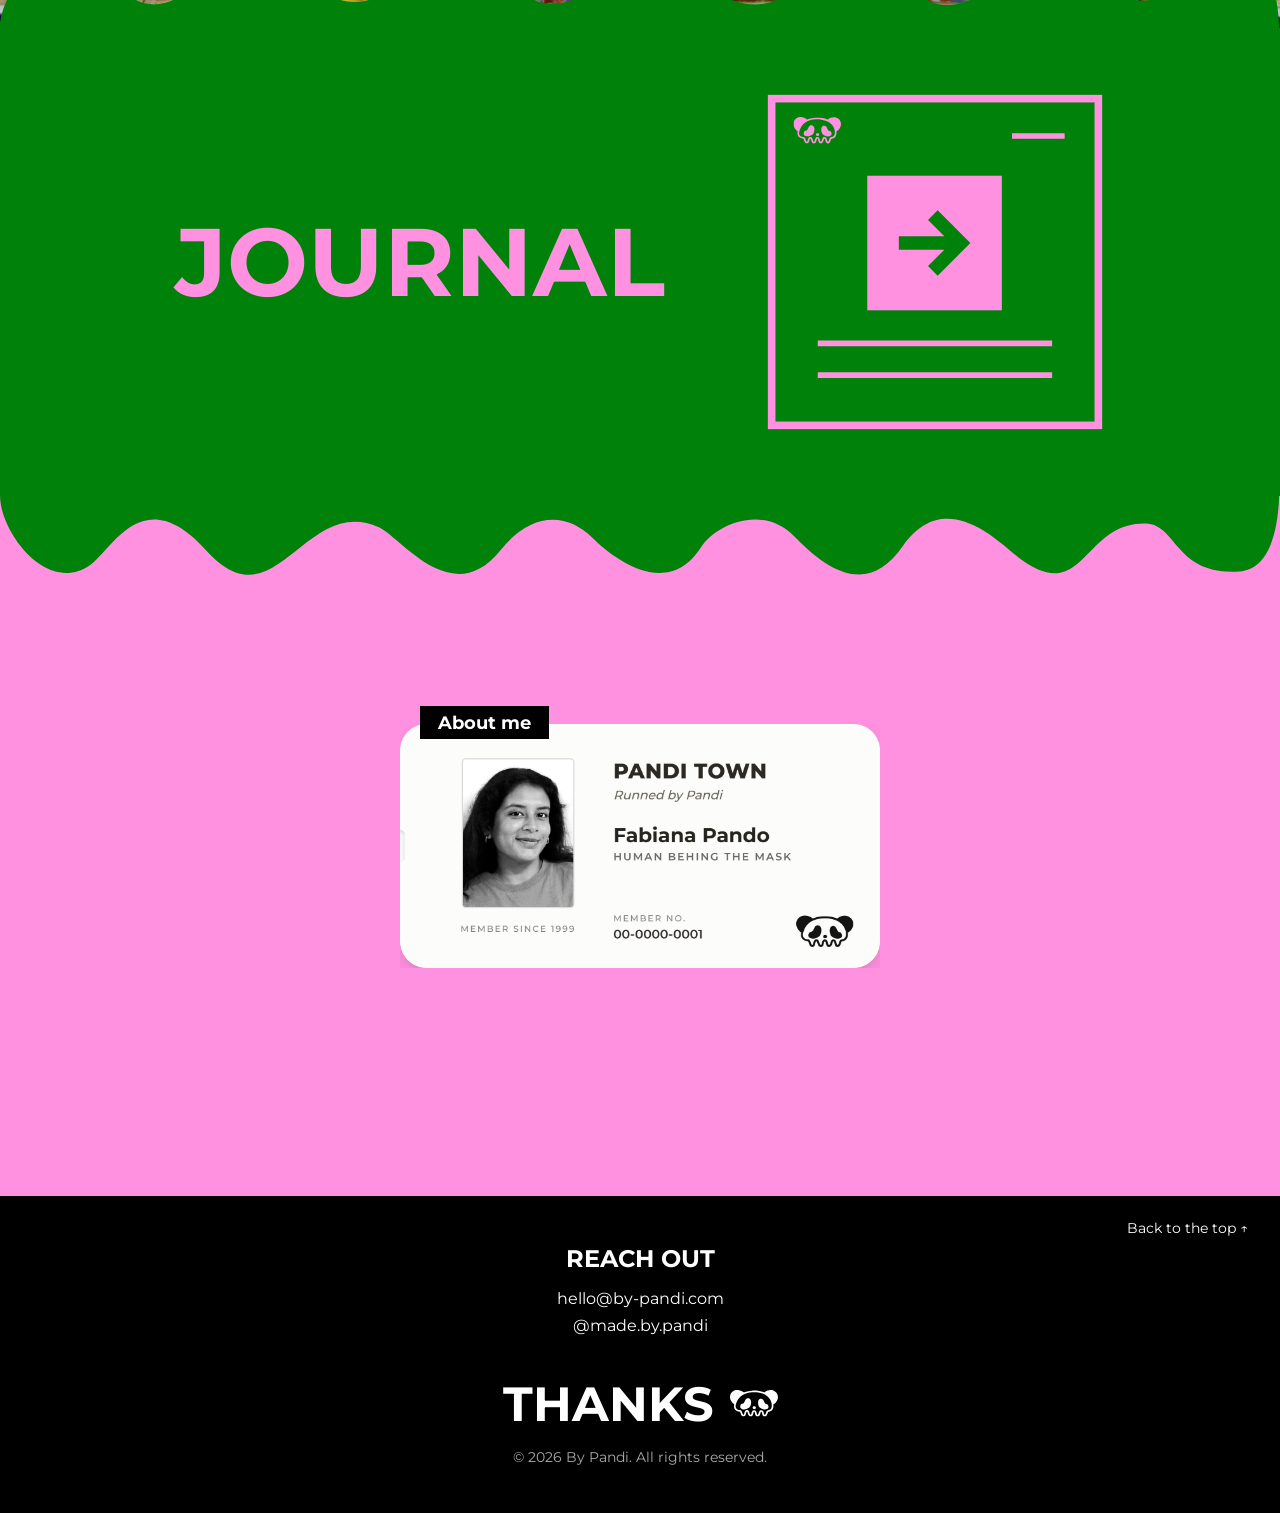
==== commit b796a0ca: "Update index.html" ====
--- a/index.html
+++ b/index.html
@@ -90,6 +90,10 @@
         <span>01 - Ceramic Archive</span>
         <span>Pottery →</span>
       </a>
+      <a href="ceramic-archive.html" class="receipt-row">
+        <span>01 - Ceramic Archive</span>
+        <span>Pottery →</span>
+      </a>
       <a href="wip-template.html" class="receipt-row">
         <span>02 - Sibol</span>
         <span>Upcycling →</span>
